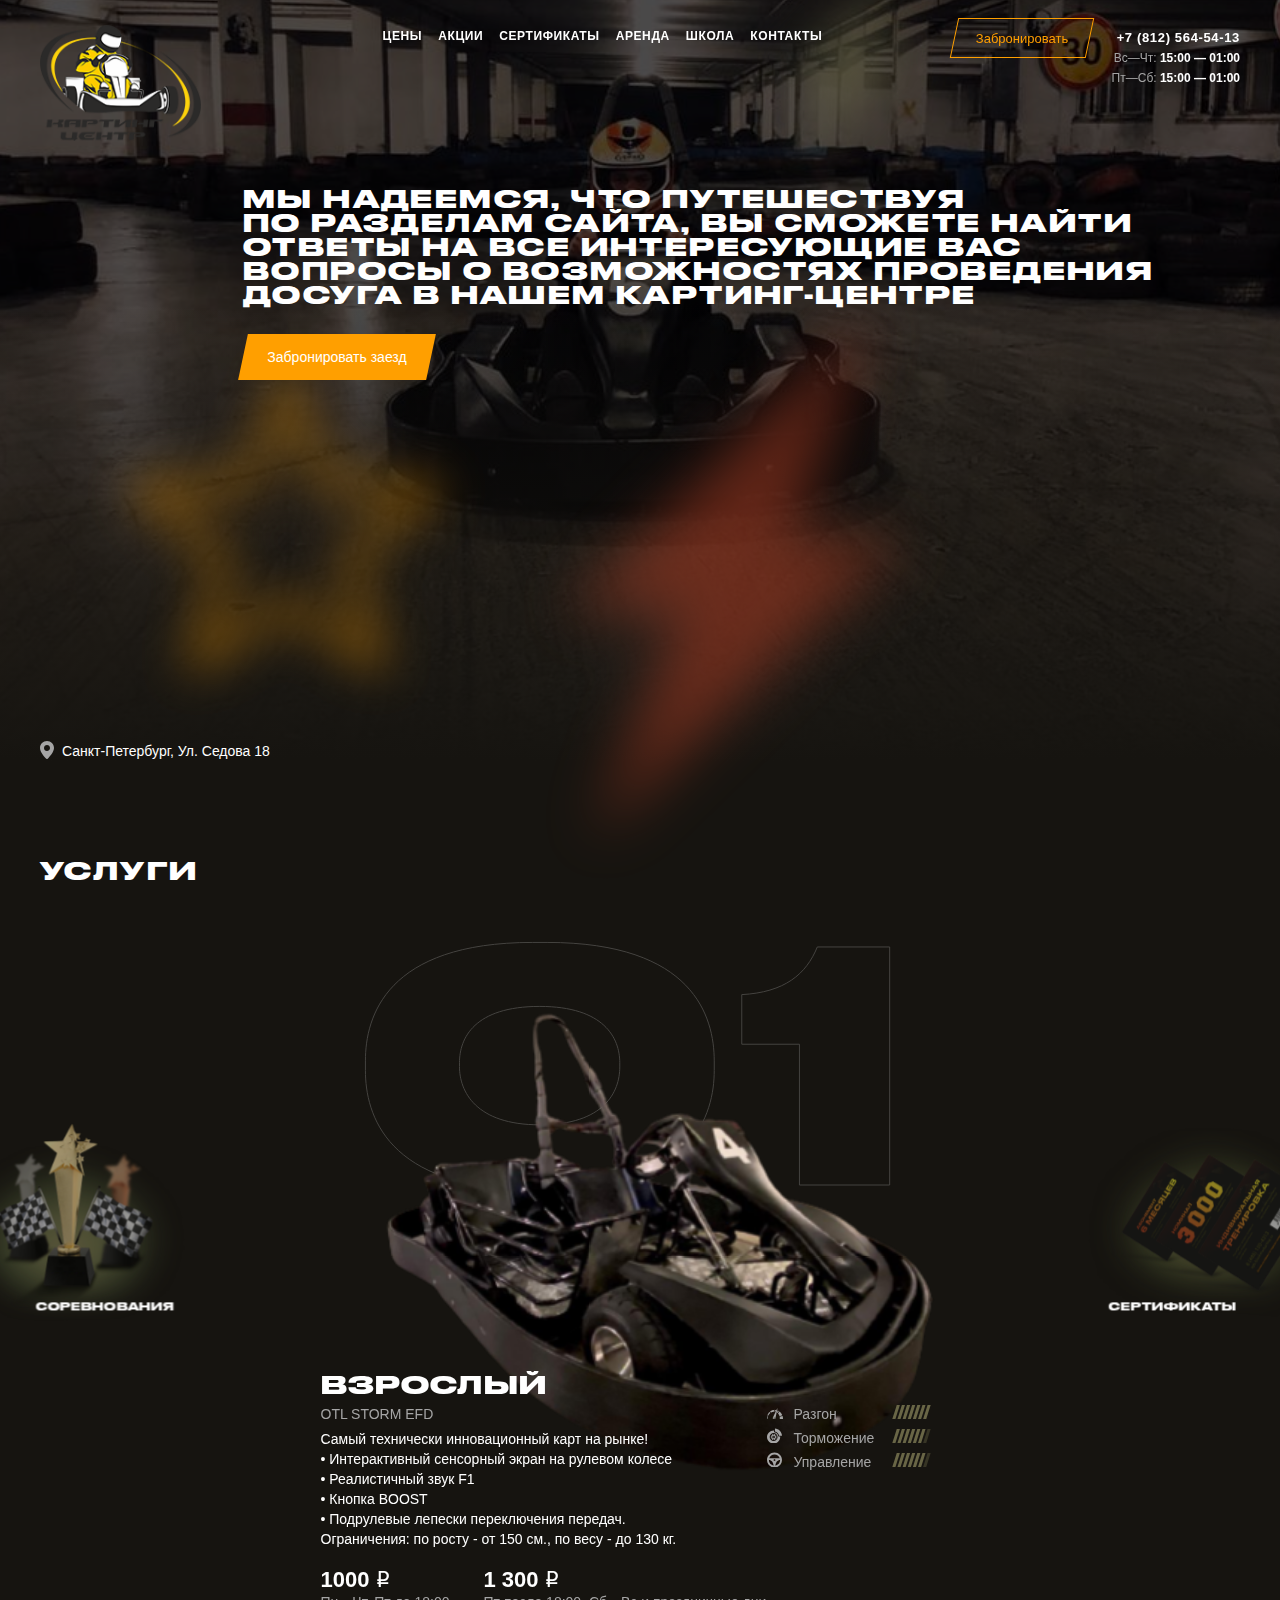
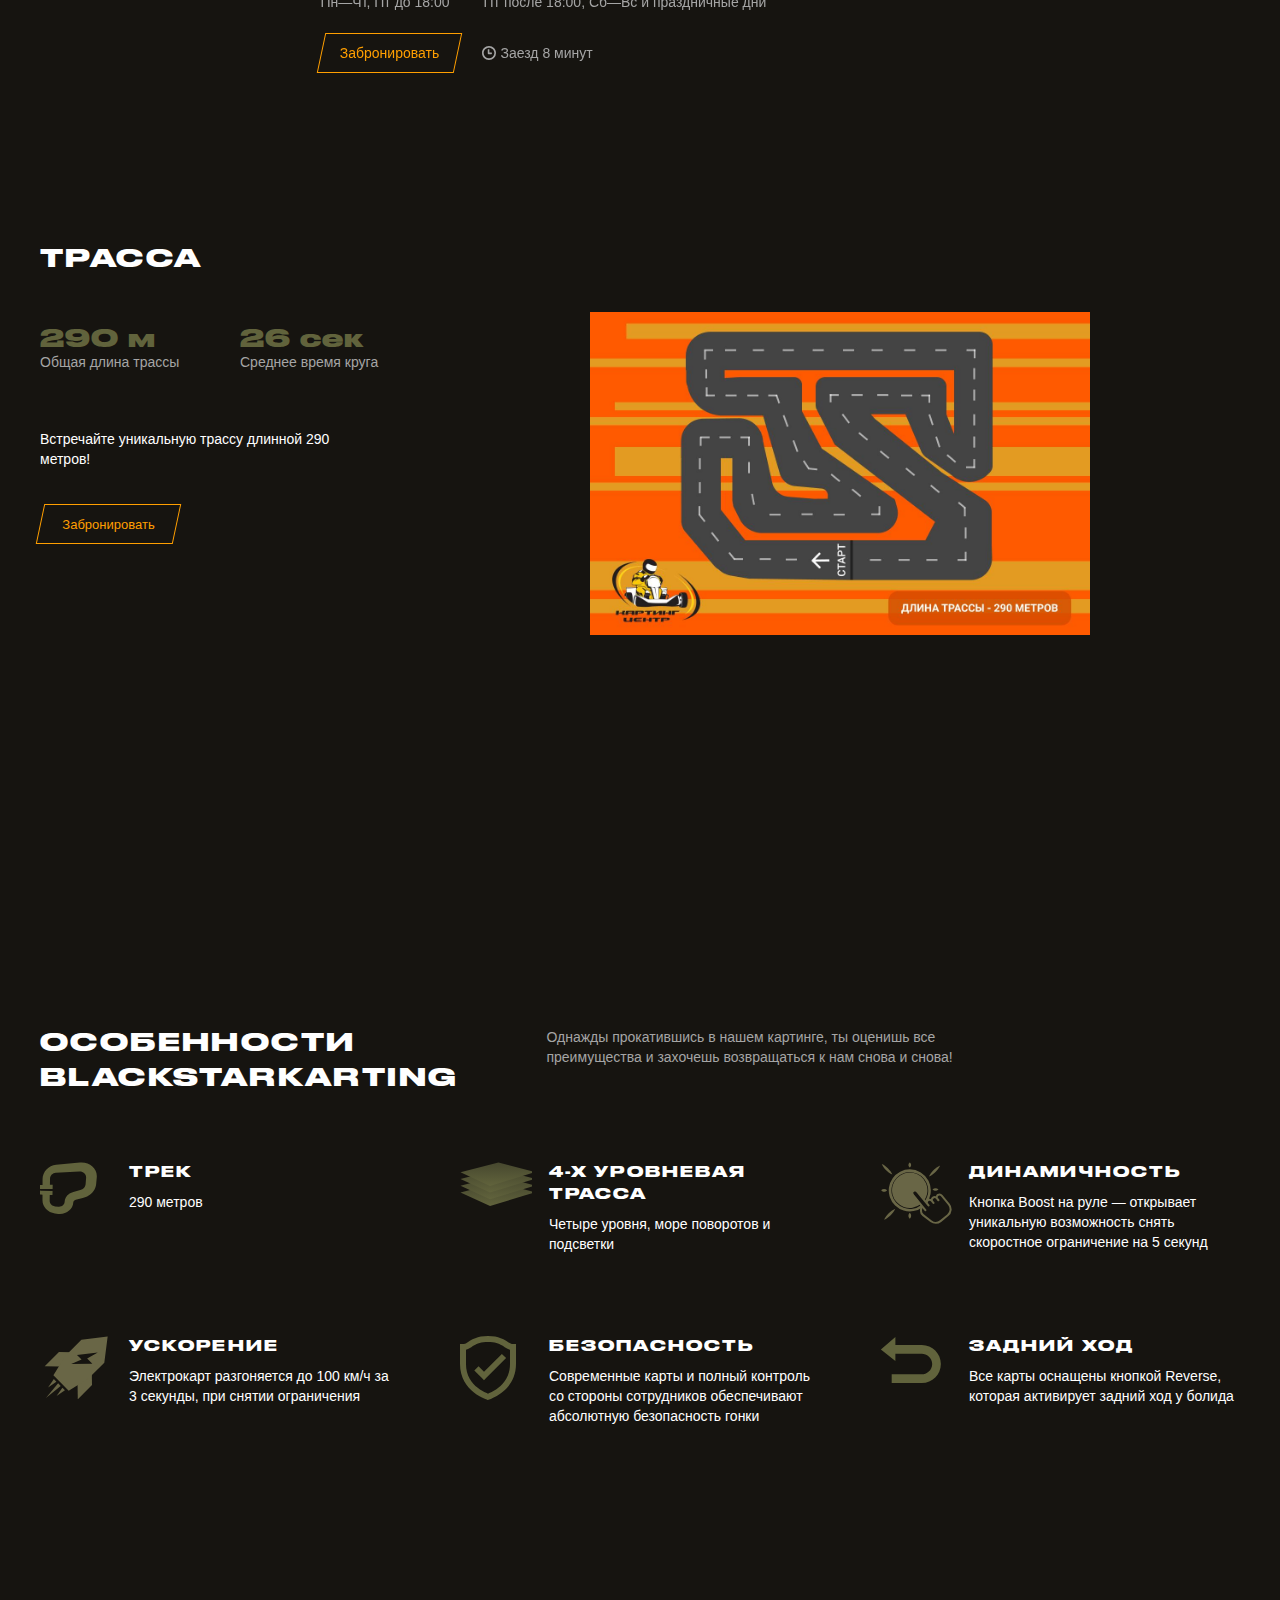
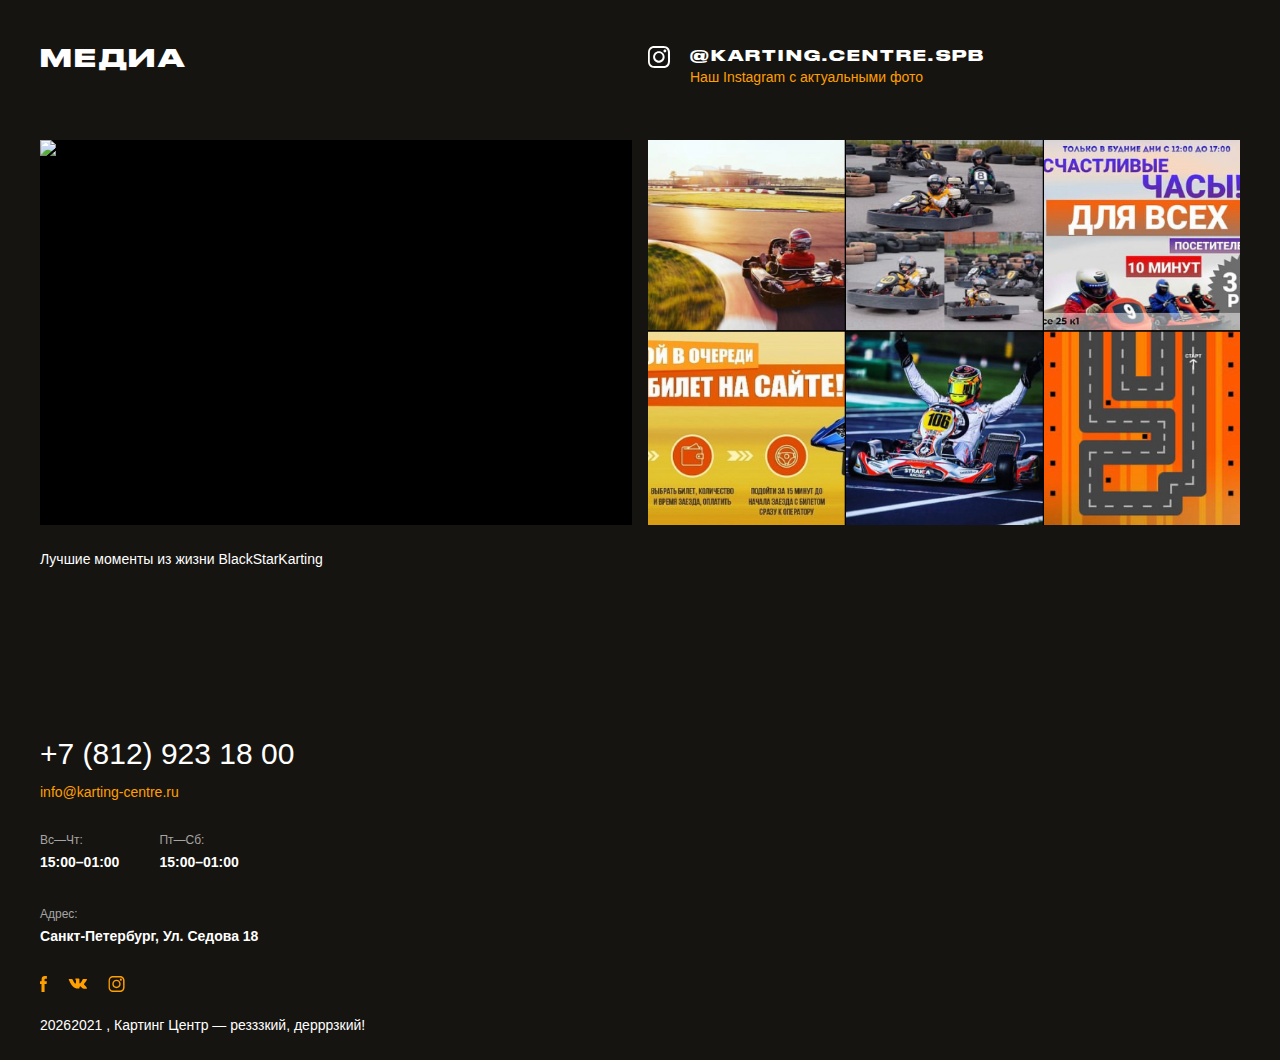
==== index.html @ ad9a7959 "default -> index" ====
<!DOCTYPE html>
<html lang="ru">
<head>
	<title>Black Star Karting - Санкт-Петербург</title>
	<base  />
	<meta charset="UTF-8" />
	<meta http-equiv="X-UA-Compatible" content="IE=edge" />
	<meta name="viewport" content="width=device-width, initial-scale=1.0" />
	<meta name="description" content="">
	<meta name="format-detection" content="telephone=no" />

	<link rel="apple-touch-icon" sizes="180x180" href="assets/app/spb-main/img/favicon/apple-touch-icon.png">
	<link rel="icon" type="image/png" sizes="32x32" href="assets/app/spb-main/img/favicon/favicon-32x32.png">
	<link rel="icon" type="image/png" sizes="16x16" href="assets/app/spb-main/img/favicon/favicon-16x16.png">
	<link rel="manifest" href="assets/app/spb-main/img/favicon/site.webmanifest">
	<link rel="mask-icon" href="assets/app/spb-main/img/favicon/safari-pinned-tab.svg" color="#00080D">
	<meta name="msapplication-TileColor" content="#000406">
	<meta name="theme-color" content="#ffffff">

	<link rel="stylesheet" href="assets/app/spb-main/css/fonts.css">
	<link rel="stylesheet" href="assets/app/spb-main/css/libs.min.css">
	<link rel="stylesheet" href="assets/app/spb-main/css/main.css">
	<link rel="stylesheet" media="(max-width: 1440px)" href="assets/app/spb-main/css/media-1440.css">	
	<link rel="stylesheet" media="(max-width: 1024px)" href="assets/app/spb-main/css/media-1024.css">	
	<link rel="stylesheet" media="(max-width: 768px)" href="assets/app/spb-main/css/media-768.css">	
	<link rel="stylesheet" media="(max-width: 414px)" href="assets/app/spb-main/css/media-414.css">

	<meta property="og:title" content="Black Star Karting | Санкт-Петербург"/>
	<meta property="og:description" content="Мы открылись! ТРК ПитерЛэнд, 3 этаж. Резззкий! Дерррзкий!"/>
	<meta property="og:image" content="/assets/app/spb-main/img/og-spb.jpg"/>
	<meta property="og:type" content="website"/>
	<meta property="og:url" content= "https://spb.blackstarkarting.ru/" />
</head>
<body>
	<div class="remodal" data-remodal-id="modal">
		<button data-remodal-action="close" class="remodal-close"></button>
		<div class="upper">
			<h6>Обратная связь</h6>
			<p>Оставьте контакты и мы с вами свяжемся:</p>
		</div>
		<form id="modal-form">
			<input type="hidden" name="project_name" value="Black Star Karting">
			<input type="hidden" name="admin_email" value="">
			<input type="hidden" name="form_subject" value="">
			<div class="form-group">
				<input name="name" type="text" id="modal-name">
				<label for="modal-name">Ваше имя</label>
			</div>
			<div class="form-group">
				<input name="phone" placeholder="+ 7" type="text" id="modal-phone">
				<label for="modal-phone">Номер телефона</label>
			</div>
			<div class="form-group">
				<input name="email" type="text" id="modal-email">
				<label for="modal-email">Email</label>		
			</div>		
			<div class="form-group">
				<input name="rules" type="checkbox" value="1" id="modal-rules">
				<label for="modal-rules">Согласен на обработку <a href="assets/app/doc/personal.pdf" target="_blank">персональных данных</a></label>
	  		</div>
			<button><p class="inner">Отправить</p></button>
		</form>
	</div>
	<div class="mobile-menu remodal" data-remodal-id="menu">
		<button data-remodal-action="close" class="remodal-close"></button>
		<a href="default.htm" class="menu-logo">
			<img src="assets/app/spb-main/img/mini-logo-spb.svg" alt="">
		</a>
		<ul class=""><li><a href="prices.html" >Цены</a></li><li><a href="promotion.html" >Акции</a></li><li><a href="certificates.html" >Сертификаты</a></li><li><a href="rent.html" >Аренда</a></li><li><a href="school.html" >Школа</a></li><li><a href="contacts.html" >Контакты</a></li></ul>
		<div class="phone-menu-add">
			<a href="../https@booking.blackstarkarting.ru/default.htm" class="y-button"><p class="inner">Забронировать</p></a>
			<div class="contacts">
				<a href="tel_3A+78125645413">+7 (812) 564-54-13</a>
				<p><span class="gray">Вс—Чт: </span>10:00 — 23:00</p>
<p><span class="gray">Пт—Сб: </span>10:00 — 23:00</p>
			</div>
		</div>
	</div>
	<div class="call-menu remodal" data-remodal-id="call">
		<button data-remodal-action="close" class="remodal-close"></button>
		<p class="upper">позвоните нам по телефону</p>
		<a href="tel_3A+78125645413">+7 (812) 564-54-13</a>
		<p class="lower">и мы расскажем вам, как оплатить и забрать сертификат или абонемент</p>
		<!--
<form action="pay/pay.php" method="post">
   <input name="sum" value="">
   <p><input type="submit"></p>
  </form>
  -->
	</div>

	<div class="remodal-bg">
		<header>
			<div class="container">
				<a href="default.htm" class="logo">
					<img src="assets/logo.png" alt="" id="main-logo">
<!--					<img src="assets/app/spb-main/img/mini-logo-spb.svg" alt="" id="scroll-logo">-->
<!--					<img src="assets/app/spb-main/img/white-logo.svg" alt="" id="white-logo">-->
				</a>
				<div class="menu">
					<ul class=""><li><a href="prices.html" >Цены</a></li><li><a href="promotion.html" >Акции</a></li><li><a href="certificates.html" >Сертификаты</a></li><li><a href="rent.html" >Аренда</a></li><li><a href="school.html" >Школа</a></li><li><a href="contacts.html" >Контакты</a></li></ul>
				</div>
				<div class="contacts">
					<a href="tel_3A+78125645413">+7 (812) 564-54-13</a>
					<p><span class="gray">Вс—Чт: </span>15:00 — 01:00</p>
<p><span class="gray">Пт—Сб: </span>15:00 — 01:00</p>
				</div>
				<div class="booking">
					<div class="wrapper">
						<a href="../https@booking.spb.blackstarkarting.ru/default.htm">Забронировать</a>
					</div>
				</div>
				<a href="#menu" class="phone-menu">
					<svg width="33" height="10" viewBox="0 0 33 10" fill="none" xmlns="http://www.w3.org/2000/svg">
						<rect width="33" height="2" fill="#FF9F00"></rect>
						<rect y="8" width="21.12" height="2" fill="#FF9F00"></rect>
					</svg>
				</a>
				<a href="tel_3A+78125645413" class="phone-tel">
					<svg width="22" height="22" viewBox="0 0 22 22" fill="none" xmlns="http://www.w3.org/2000/svg">
					<path d="M5.96634 10.1306L7.45626 8.63135C7.9529 8.13161 8.07703 7.25706 7.58039 6.75732L4.97309 4.13368C4.35229 3.63394 3.60734 3.75887 3.1107 4.38355L2.98657 4.50848L1.49665 6.63239C1.00002 7.382 0.875871 8.25654 1.12419 9.00615C2.11746 11.7547 3.73147 14.2534 5.71801 16.2524C7.70455 18.3763 10.1878 20.0005 12.9193 20.875C13.6642 21.1249 14.5333 20.9999 15.2783 20.5002L17.389 19.001C18.0098 18.6262 18.2581 17.7516 17.8856 17.1269L17.7614 17.002L15.1541 14.3784C14.6575 13.8786 13.7884 14.0036 13.2918 14.5033L11.8018 16.0025C11.5535 16.2524 11.3052 16.2524 11.181 16.1275C10.1878 15.2529 9.19451 14.3784 8.32539 13.5038C7.45628 12.6293 6.58712 11.6298 5.71801 10.6303C5.84217 10.5054 5.84218 10.3804 5.96634 10.1306Z" stroke="#FF9F00" stroke-width="2" stroke-miterlimit="10" stroke-linejoin="round"/>
					<path d="M20.9896 10.5055C21.1137 8.00683 20.1204 5.50812 18.3822 3.75903C16.644 1.885 14.1608 0.885523 11.5535 1.01046" stroke="#FF9F00" stroke-width="2" stroke-miterlimit="10" stroke-linejoin="round"/>
					<path d="M17.513 11.2549C17.8855 9.38091 17.3889 7.50688 16.0232 6.25753C14.6574 4.88324 12.795 4.25856 10.9326 4.63336" stroke="#FF9F00" stroke-width="2" stroke-miterlimit="10" stroke-linejoin="round"/>
					</svg>
				</a>
			</div>
		</header>
		<div id="title">
			<img src="assets/app/spb-main/img/dec/dec-1.svg" alt="" class="dec d-1" data-stellar-ratio="1.3">
			<img src="assets/app/spb-main/img/dec/dec-2.svg" alt="" class="dec d-2" data-stellar-ratio="1.5">
			<img src="assets/app/spb-main/img/dec/dec-3.svg" alt="" class="dec d-3" data-stellar-ratio="1.2">
			<div class="wrapper">
				<div class="mask" style="background-color: rgba(0,0,0,.7);"></div>
				<!-- <img src="assets/app/spb-main/img/main-bg_400,6x.jpg" alt="Black Star Karting" class="back"> -->
				<img src="assets/back.jpeg" alt="Black Star Karting" class="back">
				<div class="container">
					<div class="title">
						<h2>Мы надеемся, что путешествуя <br> по разделам сайта, вы сможете найти ответы на все интересующие вас вопросы о возможностях проведения досуга в нашем Картинг-Центре</h2>
						<!-- <p>В пространство скорости, где слово «адреналин» обретает особый смысл и ощущения от быстрой езды сравнимы с американскими горками</p> -->
						<div class="button-container">
							<a href="../https@booking.spb.blackstarkarting.ru/default.htm" class="button">Забронировать заезд</a>
						</div>
					</div>
				</div>
				<div class="lower">
					<div class="container">
						<p>Санкт-Петербург, Ул. Седова 18</p>
					</div>
				</div>
			</div>
		</div>
		<section id="services">
			<img src="/assets/app/spb-main/img/dec/dec-4.svg" alt="" class="dec d-1" data-stellar-ratio="1.5">
			<div class="container">
				<h2>Услуги</h2>

				<div class="main-slider">
					<div class="swiper-wrapper">
						<div class="swiper-slide kart-slide">
							<div class="img-container">
								<p>01</p>
								<!--<div class="bg">-->
								<!--	<img src="/assets/app/spb-main/img/dec/kart-bg.png" alt="">-->
								<!--</div>-->
																<!-- <img src="assets/app/spb-main/img/1_storm.png" class="kart-img" alt="Взрослый"> -->
																<img src="assets/kart.png" class="kart-img" alt="Взрослый">
							</div>
							<div class="text-container">
								<div class="row justify-content-center">
									<div class="col col-md-5 col-xl-6 left">
										<h3>Взрослый</h3>
										<h4>OTL STORM EFD</h4>
										<p>Самый технически инновационный карт на рынке!</p>
<p><span>• Интерактивный сенсорный экран на рулевом колесе</span></p>
<p><span>• Реалистичный звук F1</span></p>
<p><span>• Кнопка BOOST</span></p>
<p><span>• Подрулевые лепески переключения передач.</span></p>
<p>Ограничения: по росту - от 150 см., по весу - до 130 кг.</p>
										<div class="lower">
											<div class="price-item">
<ul>
<li>1000 <span class="ruble">p</span></li>
<li>Пн—Чт, Пт до 18:00</li>
</ul>
</div>
<div class="price-item">
<ul>
<li>1 300 <span class="ruble">p</span></li>
<li>Пт после 18:00, Сб—Вс и праздничные дни</li>
</ul>
</div>
										</div>
										<div class="bottom">
											<div class="button-container">
												<a href="https://booking.spb.blackstarkarting.ru/" class="button">Забронировать</a>
											</div>
											<p class="time">Заезд 8 минут</p>
										</div>
									</div>
									<div class="col col-md-4 col-lg-3 right">
										<table>
											<tr>
												<td>Разгон</td>
												<td>
													<img src="assets/app/spb-main/img/icons/0.svg" alt="">
												</td>
											</tr>
											<tr>
												<td>Торможение</td>
												<td>
													<img src="assets/app/spb-main/img/icons/1.svg" alt="">
												</td>
											</tr>
											<tr>
												<td>Управление</td>
												<td>
													<img src="assets/app/spb-main/img/icons/1.svg" alt="">
												</td>
											</tr>
										</table>
									</div>
								</div>
							</div>
						</div>
						<div class="swiper-slide other-slide certificate-slide">
							<div class="img-container">
								<!--<div class="bg">-->
								<!--	<img src="/assets/app/spb-main/img/dec/dec-lighting-blue-1.png" alt="">-->
								<!--</div>-->
																<img src="assets/app/spb-main/img/uslugi_1.png" class="kart-img" alt="Сертификаты">
							</div>
							<div class="text-container">
								<div class="row justify-content-center">
									<div class="col col-md-7 left">
										<h3>Сертификаты</h3>
										<p>Номиналы подарочных сертификатов: <br /> 1500₽, 3000₽, 5000₽, 15000₽ и 20000₽. Абонементы на 3,6 и 12 месяцев. Сертификаты на индивидуальную тренировку.</p>
							<div class="button-container">
											<!-- <a href="#call" class="button desktop">Купить сертификат</a>
											<a href="tel:+78125645413" class="button mobile">Купить сертификат</a> -->
											<a href="certificates.html" class="button desktop">Выбрать сертификат</a>
											<a href="certificates.html" class="button mobile">Выбрать сертификат</a>
										</div>
									</div>
								</div>
							</div>
						</div>
						<div class="swiper-slide other-slide rent-slide">
							<div class="img-container">
								<!--<div class="bg">-->
								<!--	<img src="/assets/app/spb-main/img/dec/rent-bg-blue.png" alt="">-->
								<!--</div>-->
																<img src="assets/app/spb-main/img/uslugi_2.png" class="kart-img" alt="Аренда">
							</div>
							<div class="text-container">
								<div class="row justify-content-center">
									<div class="col col-md-7 left">
										<h3>Аренда</h3>
										<p>Дух соперничества, адреналина и воли к победе – сплотит Ваш коллектив и поднимет командный дух. Для полного погружения в атмосферу гонок, профессиональный комментатор — ярко и подробно передаст происходящее на трассе.</p>
										<div class="button-container">
											<a href="rent.html#rent-request" class="button">Арендовать</a>
										</div>
									</div>
								</div>
							</div>
						</div>
						<div class="swiper-slide other-slide school-slide">
							<div class="img-container">
								<!--<div class="bg">-->
								<!--	<img src="/assets/app/spb-main/img/dec/school-bg-white.png" alt="">-->
								<!--</div>-->
																<img src="assets/app/spb-main/img/uslugi_3.png" class="kart-img" alt="Школа">
							</div>
							<div class="text-container">
								<div class="row justify-content-center">
									<div class="col col-md-7 left">
										<h3>Школа</h3>
										<p>Если ваш ребёнок или вы хотите научиться управлять картом на уровне мастера спорта, участвовать в серьёзных соревнованиях, да и просто получать удовольствие от профессиональной езды по трассе, вам точно подходит наша школа картинга.</p>
										<div class="button-container">
											<a href="school.html#school-anchor" class="button">Записаться</a>
										</div>
									</div>
								</div>
							</div>
						</div>
						<div class="swiper-slide other-slide competition-slide">
							<div class="img-container">
								<!--<div class="bg">-->
								<!--	<img src="/assets/app/spb-main/img/dec/school-bg-white.png" alt="">-->
								<!--</div>-->
																<img src="assets/app/spb-main/img/uslugi_4.png" class="kart-img" alt="Соревнования">
							</div>
							<div class="text-container">
								<div class="row justify-content-center">
									<div class="col col-md-7 left">
										<h3>Соревнования</h3>
										<p>Победитель получит все о чем может мечтать, о проигравшем никто не вспомнит. <br />Только честная борьба, только отточенный навык поможет тебе победить.</p>
										<div class="button-container">
											<a href="competition/" class="button">Участвовать</a>
										</div>
									</div>
								</div>
							</div>
						</div>
					</div>
					<div class="prev">
						<svg xmlns="http://www.w3.org/2000/svg" viewBox="0 0 47.42 89"><defs><style>.cls-1{fill:none;stroke:#fff;stroke-miterlimit:10;stroke-width:4px;}</style></defs><polyline class="cls-1" points="45.9 87.63 2.83 44.55 45.9 1.48"/></svg>
					</div>
					<div class="next">
						<svg xmlns="http://www.w3.org/2000/svg" viewBox="0 0 47.42 89"><defs><style>.cls-1{fill:none;stroke:#fff;stroke-miterlimit:10;stroke-width:4px;}</style></defs><polyline class="cls-1" points="1.51 1.43 44.58 44.5 1.51 87.57"/></svg>
					</div>
				</div>
			</div>
		</section>
		<section id="track">
			<img src="assets/app/spb-main/img/dec/dec-5.svg" alt="" class="dec d-1" data-stellar-ratio="1.3">
			<div class="container">
				<div class="wrapper">
					<h2>Трасса</h2>
					<div class="map">
						<!-- <img src="assets/app/spb-main/img/track-map-spb.png" alt="Трасса" class="map-img"> -->
						<img src="assets/map1.jpeg" alt="Трасса" class="map-img" style="width:500px;margin-left: 400px;">
						<img src="assets/app/spb-main/img/tunnel.svg" alt="" class="tunnel marker full">
						<img src="assets/app/spb-main/img/tunnel-min.svg" alt="" class="tunnel marker min">
						<img src="assets/app/spb-main/img/bridge.svg" alt="" class="bridge marker">
						<img src="assets/app/spb-main/img/benking.svg" alt="" class="benking marker">
					</div>
					<div class="info">
						<div class="upper">
							<div class="left">
								<p>290 м</p>
								<p>Общая длина трассы</p>
							</div>
							<div class="right">
								<p>26 сек</p>
								<p>Среднее время круга</p>
							</div>
						</div>
						<div class="lower">
							<p>Встречайте уникальную  трассу длинной 290 метров!</p>
							<div class="button-container">
								<a href="../https@booking.spb.blackstarkarting.ru/default.htm" class="button">Забронировать</a>
							</div>
						</div>
					</div>
					<!-- display none -->
					<div class="regalia" style="display: none">
						<p>Первая 4-х уровневая инновационная трасса для картинга в России</p>
					</div>
				</div>
			</div>
		</section>
		<section id="features">
			<img src="assets/app/spb-main/img/dec/dec-6.svg" alt="" class="dec d-1" data-stellar-ratio="1.4">
			<img src="assets/app/spb-main/img/dec/dec-7.svg" alt="" class="dec d-2" data-stellar-ratio="1.2">
			<div class="container">
				<div class="title">
					<h2>Особенности <br> <span class="inline">Blackstar</span>karting</h2>
					<p>Однажды прокатившись в нашем картинге, ты оценишь все преимущества и захочешь возвращаться к нам снова и снова!</p>
				</div>
				<div class="row">
										<div class="col col-12 col-md-6 col-lg-4">
						<div class="item">
							<div class="img-container">
								<img src="assets/app/spb-main/img/icons/features-1.svg" alt="Трек">
							</div>
							<div class="text-container">
								<h5>Трек</h5>
								<p>290 метров</p>
							</div>
						</div>
					</div>					<div class="col col-12 col-md-6 col-lg-4">
						<div class="item">
							<div class="img-container">
								<img src="assets/app/spb-main/img/icons/features-2.svg" alt="4-х уровневая трасса">
							</div>
							<div class="text-container">
								<h5>4-х уровневая трасса</h5>
								<p>Четыре уровня, море поворотов и подсветки</p>
							</div>
						</div>
					</div>					<div class="col col-12 col-md-6 col-lg-4">
						<div class="item">
							<div class="img-container">
								<img src="assets/app/spb-main/img/icon4.svg" alt="Динамичность">
							</div>
							<div class="text-container">
								<h5>Динамичность</h5>
								<p>Кнопка Boost на руле — открывает уникальную возможность снять скоростное ограничение на 5 секунд</p>
							</div>
						</div>
					</div>					<div class="col col-12 col-md-6 col-lg-4">
						<div class="item">
							<div class="img-container">
								<img src="assets/app/spb-main/img/icon3.svg" alt="ускорение">
							</div>
							<div class="text-container">
								<h5>ускорение</h5>
								<p>Электрокарт разгоняется до 100 км/ч
за 3 секунды, при снятии ограничения</p>
							</div>
						</div>
					</div>					<div class="col col-12 col-md-6 col-lg-4">
						<div class="item">
							<div class="img-container">
								<img src="assets/app/spb-main/img/icons/features-5.svg" alt="Безопасность">
							</div>
							<div class="text-container">
								<h5>Безопасность</h5>
								<p>Современные карты и полный контроль со стороны сотрудников обеспечивают абсолютную безопасность гонки</p>
							</div>
						</div>
					</div>					<div class="col col-12 col-md-6 col-lg-4">
						<div class="item">
							<div class="img-container">
								<img src="assets/app/spb-main/img/icons/features-6.svg" alt="Задний ход">
							</div>
							<div class="text-container">
								<h5>Задний ход</h5>
								<p>Все карты оснащены кнопкой Reverse, которая активирует задний ход у болида</p>
							</div>
						</div>
					</div>
				</div>
			</div>
		</section>
		<section id="media">
			<img src="assets/app/spb-main/img/dec/dec-8.svg" alt="" class="dec d-1" data-stellar-ratio="1.4">
			<img src="assets/app/spb-main/img/dec/dec-9.svg" alt="" class="dec d-2" data-stellar-ratio="1.2">
			<div class="container">
				<h2>Медиа</h2>
				<div class="row">
					<div class="col col-12 col-lg-6">
						<div class="video">
							<div class="youtube" id="LOBFm_8b2pk"></div>
						</div>
						<div class="lower">
							<p>Лучшие моменты из жизни BlackStarKarting</p>
							<a href="#" class="info-link">Больше фото и видео</a>
						</div>
					</div>
					<div class="col col-12 col-lg-6">
						<a href="https://www.instagram.com/karting.centre.spb/" target="_blank" class="instagram-title">
							<svg width="22" height="22" viewBox="0 0 22 22" fill="none" xmlns="http://www.w3.org/2000/svg">
							<path d="M16.884 6.3955C17.6611 6.3955 18.291 5.7656 18.291 4.98855C18.291 4.2115 17.6611 3.58153 16.884 3.58153C16.107 3.58153 15.4771 4.2115 15.4771 4.98855C15.4771 5.7656 16.107 6.3955 16.884 6.3955Z" fill="white"/>
							<path d="M22 6.39535C22 5.5 21.8721 4.60468 21.4884 3.70933C21.2326 2.94189 20.7209 2.30236 20.2093 1.79073C19.6977 1.2791 18.9302 0.767473 18.2907 0.511659C17.3954 0.255845 16.5 0 15.6046 0H6.39535C5.5 0 4.60464 0.127938 3.70929 0.511659C2.94185 0.767473 2.30232 1.2791 1.79069 1.79073C1.27906 2.30236 0.767444 3.0698 0.51163 3.70933C0.255816 4.60468 0 5.5 0 6.39535V15.6047C0 16.5 0.127909 17.3953 0.51163 18.2907C1.02326 19.8256 2.30232 20.9767 3.70929 21.4884C4.60464 21.7442 5.5 22 6.39535 22H15.6046C16.5 22 17.3954 21.8721 18.2907 21.4884C19.8256 20.9767 20.9767 19.6977 21.4884 18.2907C21.7442 17.3953 22 16.5 22 15.6047V6.39535ZM19.9535 15.4767C19.9535 16.2442 19.8256 16.8837 19.5698 17.5233C19.4419 18.0349 19.1861 18.4186 18.6744 18.8023C18.2907 19.1861 17.907 19.4419 17.3954 19.6977C16.7558 19.9535 15.9884 20.0814 15.3488 20.0814H6.39535C5.62791 20.0814 4.98836 19.9535 4.34883 19.6977C3.8372 19.5698 3.45348 19.314 3.06976 18.8023C2.68604 18.4186 2.43023 18.0349 2.17441 17.5233C1.9186 16.8837 1.79069 16.1162 1.79069 15.4767V6.52322C1.79069 5.75578 1.9186 5.11628 2.17441 4.47674C2.30232 3.96512 2.55813 3.5814 3.06976 3.19767C3.45348 2.81395 3.8372 2.55812 4.34883 2.30231C4.98836 2.0465 5.75581 1.9186 6.39535 1.9186H15.3488C16.1163 1.9186 16.7558 2.0465 17.3954 2.30231C17.907 2.43022 18.2907 2.68605 18.6744 3.19767C19.0581 3.5814 19.314 3.96512 19.5698 4.47674C19.8256 5.11628 19.9535 5.88369 19.9535 6.52322V11C20.0814 12.5349 20.0814 13.9418 19.9535 15.4767Z" fill="white"/>
							<path d="M10.872 5.24405C7.80226 5.24405 5.11621 7.67431 5.11621 10.872V10.9999C5.11621 14.1975 7.67435 16.7557 10.872 16.7557C14.0697 16.7557 16.6278 14.1975 16.6278 10.9999C16.6278 7.80219 14.0697 5.24405 10.872 5.24405C10.9999 5.24405 10.872 5.24405 10.872 5.24405ZM10.872 14.7092C8.82551 14.7092 7.03482 13.0464 7.03482 10.872C7.03482 8.82548 8.69761 7.03478 10.872 7.03478C12.9185 7.03478 14.7092 8.69757 14.7092 10.872C14.7092 13.0464 12.9185 14.7092 10.872 14.7092Z" fill="white"/>
							</svg>
							<div class="text-container">
								<h6>@karting.centre.spb</h6>
								<p>Наш Instagram с актуальными фото</p>
							</div>
						</a>
						<div class="instagram">
							<div class="elfsight-app-a34d8860-4c95-46fa-a4f9-6457f7ae3260"></div>
						</div>
						<a href="https://www.instagram.com/karting.centre.spb/" target="_blank" class="instagram-photo">
							<div class="img-container">
								<img src="assets/inst.jpg" alt="" class="absolute-center">
							</div>
						</a>
					</div>
				</div>
			</div>
		</section>
		<footer>
			<div class="map-wrapper">
				<div class="top-mask"></div>
				<div class="left-mask"></div>
				<!--<div id="map"></div>-->
			</div>
			<div class="container">
				<div class="contacts">
					<div class="row">
						<div class="col col-12 col-md-5 col-lg-8">
							<a href="tel_3A+78129231800" class="phone">+7 (812) 923 18 00</a>
							<a href="mailto:info@karting-centre.ru" class="email">info@karting-centre.ru</a>
							<div class="time-block">
<p class="day">Вс—Чт:</p>
<p class="time">15:00–01:00</p>
</div>
<div class="time-block">
<p class="day">Пт—Сб:</p>
<p class="time">15:00–01:00</p>
</div>
						</div>
					</div>
					<div class="address-block">
						<p class="name">Адрес:</p>
						<p class="address">Санкт-Петербург, Ул. Седова 18</p>
						<a href="#">Как добраться?</a>
					</div>
					<div class="social">
						<a href="http://www.facebook.com/KartingCentreSPb" target="_blank">
							<svg width="7" height="16" viewBox="0 0 7 16" fill="none" xmlns="https://www.w3.org/2000/svg">
								<path d="M4.57143 5.20002V3.8C4.57143 3.1 4.65934 2.70002 5.62637 2.70002H6.85714V1.2207e-05H4.83517C2.37363 1.2207e-05 1.58242 1.29999 1.58242 3.59999V5.3H0V8.00001H1.49451V16H4.57143V8.00001H6.59341L6.85714 5.20002H4.57143Z" fill="white"/>
							</svg>
						</a>
						<a href="http://vk.com/kartingcentre" target="_blank">
							<svg width="19" height="11" viewBox="0 0 19 11" fill="none" xmlns="https://www.w3.org/2000/svg">
								<path d="M9.70356 10.6244H10.7959C10.7959 10.6244 11.1601 10.6244 11.2511 10.4445C11.3421 10.3546 11.4331 10.1747 11.4331 9.99487C11.4331 9.99487 11.4331 8.556 12.0704 8.37614C12.7076 8.19628 13.6179 9.81503 14.5282 10.3546C14.8923 10.6244 15.2564 10.7143 15.7116 10.7143H18.1694C18.1694 10.7143 19.4438 10.6244 18.8066 9.63512C18.2604 8.82576 17.7143 8.19626 16.986 7.56675C15.4385 6.12787 15.6206 6.39766 17.5322 3.96956C18.6246 2.53069 19.0797 1.63141 18.9887 1.18176C18.8977 0.822042 18.0784 0.911983 18.0784 0.911983H15.3475C15.2564 0.911983 15.0744 0.911961 14.9833 1.00189C14.8923 1.09182 14.8013 1.18174 14.7102 1.27167C14.4372 1.99111 14.073 2.71053 13.7089 3.34004C12.5255 5.40843 11.9793 5.4984 11.7973 5.40847C11.3421 5.13868 11.4331 4.23938 11.4331 3.60988C11.4331 1.63142 11.7062 0.822031 10.7959 0.552242C10.3408 0.462313 9.97664 0.462334 9.52149 0.462334C8.79325 0.372405 7.97397 0.462323 7.24573 0.732113C6.97263 0.911972 6.69955 1.18174 6.88161 1.27167C7.1547 1.27167 7.51882 1.45155 7.70088 1.63141C7.88294 1.99113 7.97399 2.44074 7.97399 2.89039C7.97399 2.89039 8.15605 5.22859 7.60987 5.49838C7.24575 5.67824 6.69955 5.31853 5.60719 3.43001C5.061 2.44078 4.60585 1.45154 4.60585 1.45154C4.51482 1.36161 4.51483 1.27169 4.4238 1.18176C4.24174 1.09183 4.15071 1.09182 3.96865 1.00189H1.32874C1.14668 1.00189 0.96464 1.09183 0.782578 1.18176C0.691548 1.36162 0.691548 1.45155 0.782578 1.63141C0.782578 1.63141 2.78524 6.30772 5.15203 8.73583C6.33543 9.90491 7.97398 10.5345 9.70356 10.6244Z" fill="white"/>
							</svg>
						</a>
						<a href="https://www.instagram.com/karting.centre.spb/" target="_blank">
							<svg width="17" height="16" viewBox="0 0 17 16" fill="none" xmlns="https://www.w3.org/2000/svg">
								<path d="M12.8506 4.65137C13.4158 4.65137 13.8739 4.19327 13.8739 3.62814C13.8739 3.06301 13.4158 2.60485 12.8506 2.60485C12.2855 2.60485 11.8274 3.06301 11.8274 3.62814C11.8274 4.19327 12.2855 4.65137 12.8506 4.65137Z" fill="white"/>
								<path d="M16.5715 4.65116C16.5715 4 16.4785 3.34886 16.1994 2.6977C16.0133 2.13956 15.6412 1.67444 15.2691 1.30235C14.8971 0.930255 14.3389 0.558162 13.8738 0.372116C13.2226 0.186069 12.5715 0 11.9203 0H5.22263C4.57147 0 3.9203 0.0930459 3.26914 0.372116C2.711 0.558162 2.24589 0.930255 1.87379 1.30235C1.5017 1.67444 1.12961 2.23258 0.943567 2.6977C0.75752 3.34886 0.571472 4 0.571472 4.65116V11.3488C0.571472 12 0.664497 12.6512 0.943567 13.3023C1.31566 14.4186 2.24589 15.2558 3.26914 15.6279C3.9203 15.8139 4.57147 16 5.22263 16H11.9203C12.5715 16 13.2226 15.907 13.8738 15.6279C14.9901 15.2558 15.8273 14.3256 16.1994 13.3023C16.3854 12.6512 16.5715 12 16.5715 11.3488V4.65116ZM15.0831 11.2558C15.0831 11.8139 14.9901 12.2791 14.804 12.7442C14.711 13.1163 14.525 13.3954 14.1529 13.6744C13.8738 13.9535 13.5947 14.1396 13.2226 14.3256C12.7575 14.5117 12.1994 14.6047 11.7343 14.6047H5.22263C4.6645 14.6047 4.19937 14.5117 3.73426 14.3256C3.36216 14.2326 3.08309 14.0465 2.80402 13.6744C2.52495 13.3954 2.33891 13.1163 2.15286 12.7442C1.96682 12.2791 1.87379 11.7209 1.87379 11.2558V4.74416C1.87379 4.18602 1.96682 3.72093 2.15286 3.25581C2.24589 2.88372 2.43193 2.60465 2.80402 2.32558C3.08309 2.04651 3.36216 1.86045 3.73426 1.67441C4.19937 1.48836 4.75752 1.39535 5.22263 1.39535H11.7343C12.2924 1.39535 12.7575 1.48836 13.2226 1.67441C13.5947 1.76743 13.8738 1.95349 14.1529 2.32558C14.4319 2.60465 14.618 2.88372 14.804 3.25581C14.9901 3.72093 15.0831 4.27905 15.0831 4.74416V7.99998C15.1761 9.11626 15.1761 10.1395 15.0831 11.2558Z" fill="white"/>
								<path d="M8.47828 3.81394C6.24572 3.81394 4.29224 5.58141 4.29224 7.90699V7.99999C4.29224 10.3256 6.1527 12.186 8.47828 12.186C10.8039 12.186 12.6643 10.3256 12.6643 7.99999C12.6643 5.67441 10.8039 3.81394 8.47828 3.81394C8.57131 3.81394 8.47828 3.81394 8.47828 3.81394ZM8.47828 10.6977C6.98991 10.6977 5.68759 9.48838 5.68759 7.90699C5.68759 6.41862 6.89689 5.11629 8.47828 5.11629C9.96666 5.11629 11.269 6.32559 11.269 7.90699C11.269 9.48838 9.96666 10.6977 8.47828 10.6977Z" fill="white"/>
							</svg>
						</a>
					</div>
					<p class="copyright"><span class="current-year"></span>2021 , Картинг Центр — резззкий, дерррзкий!</p>
				</div>
			</div>
		</footer>
	</div>

	<script src="assets/app/spb-main/js/libs.min.js"></script>
	<script src="assets/app/spb-main/js/common.js"></script>
</body>
</html>
---- assets/app/spb-main/css/fonts.css ----
/*@import url("../../../../../https@fonts.googleapis.com/css@family=Roboto_3A400,500i,700,900&subset=cyrillic");*/

@font-face {
    font-family: 'ALSRubl';
    src: url("../fonts/ALSRubl.eot");
    src: url("../fonts/ALSRubl.eot@#iefix") format("embedded-opentype"), url("../fonts/ALSRubl.woff") format("woff"), url("../fonts/ALSRubl.ttf") format("truetype");
    font-weight: normal;
    font-style: normal;
}

@font-face {
    font-family: 'DrukWideBold';
    src: url("../fonts/DrukWideCy-Bold.eot");
    src: url("../fonts/DrukWideCy-Bold.eot@#iefix") format("embedded-opentype"), url("../fonts/DrukWideCy-Bold.woff") format("woff"), url("../fonts/DrukWideCy-Bold.ttf") format("truetype");
    font-weight: normal;
    font-style: normal;
}

@font-face {
    font-family: 'DrukWideMedium';
    src: url("../fonts/DrukWideCy-Medium.eot");
    src: url("../fonts/DrukWideCy-Medium.eot@#iefix") format("embedded-opentype"), url("../fonts/DrukWideCy-Medium.woff") format("woff"), url("../fonts/DrukWideCy-Medium.ttf") format("truetype");
    font-weight: normal;
    font-style: normal;
}
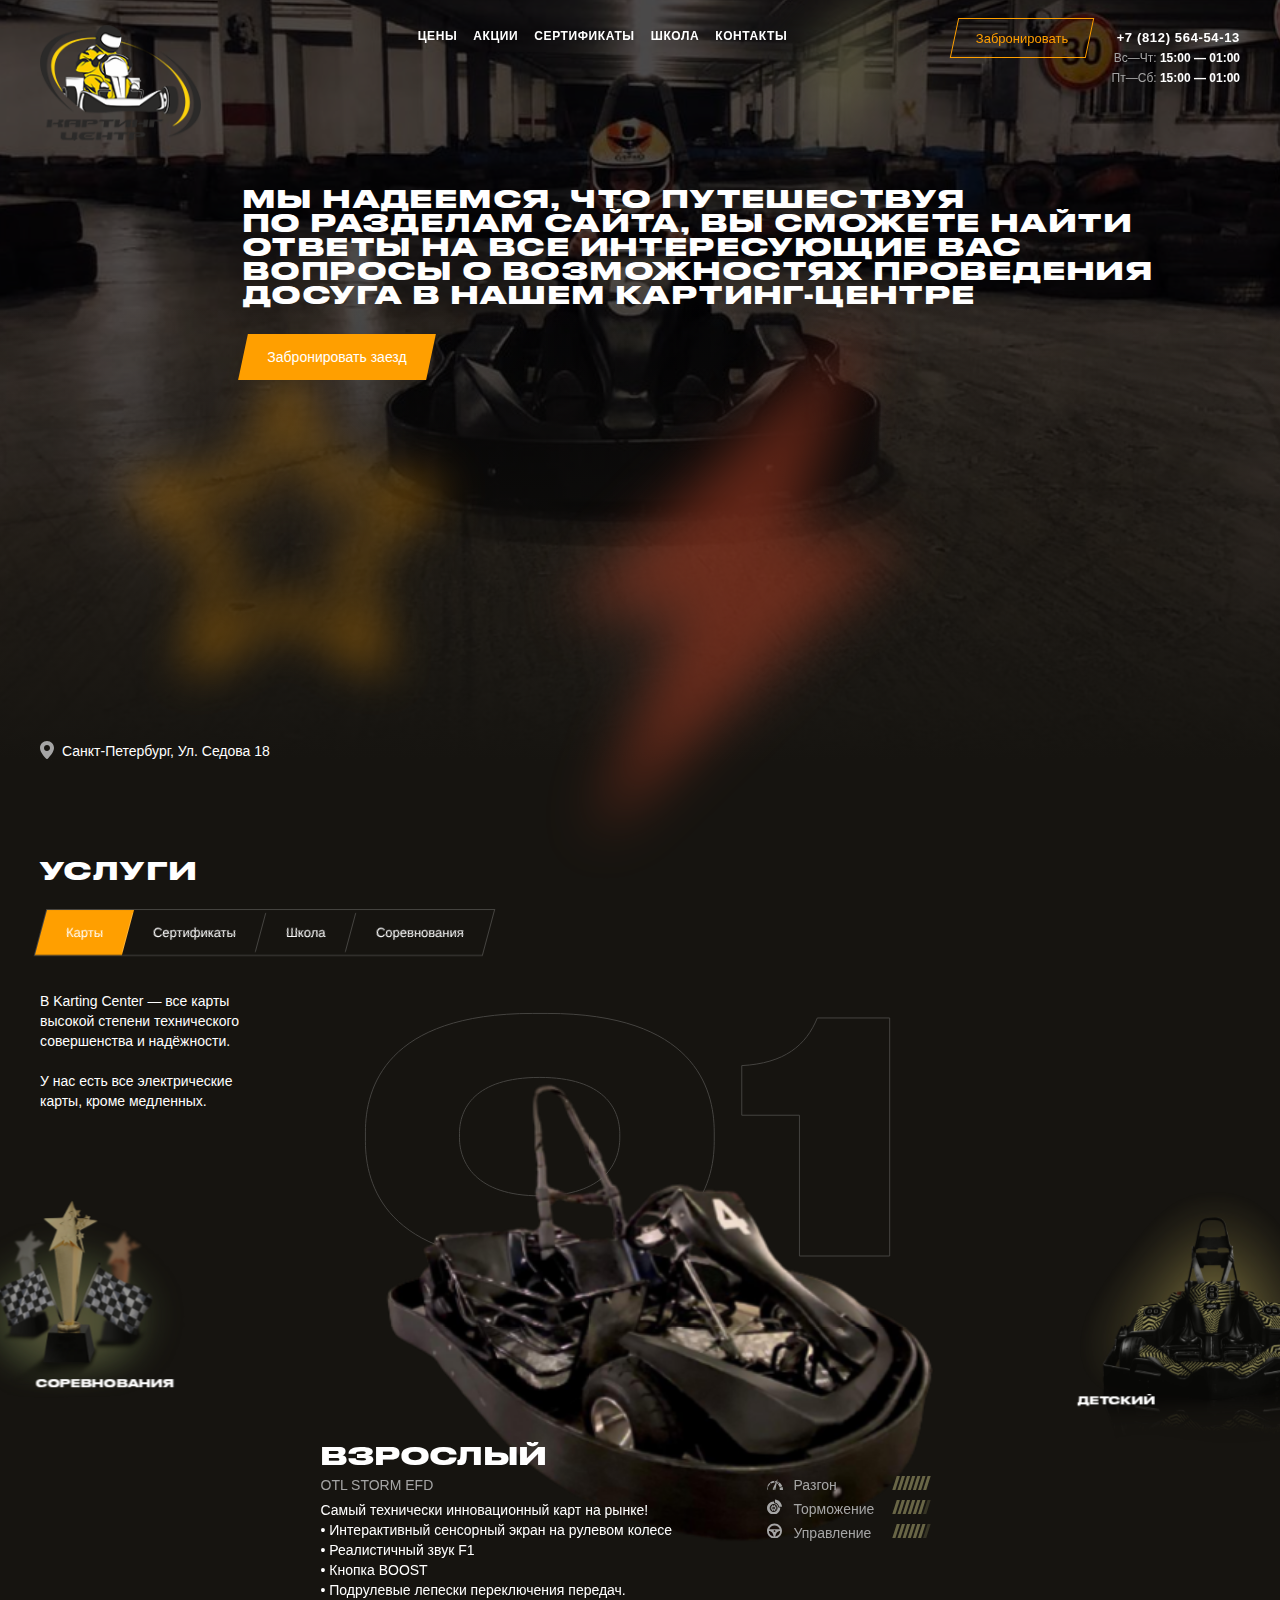
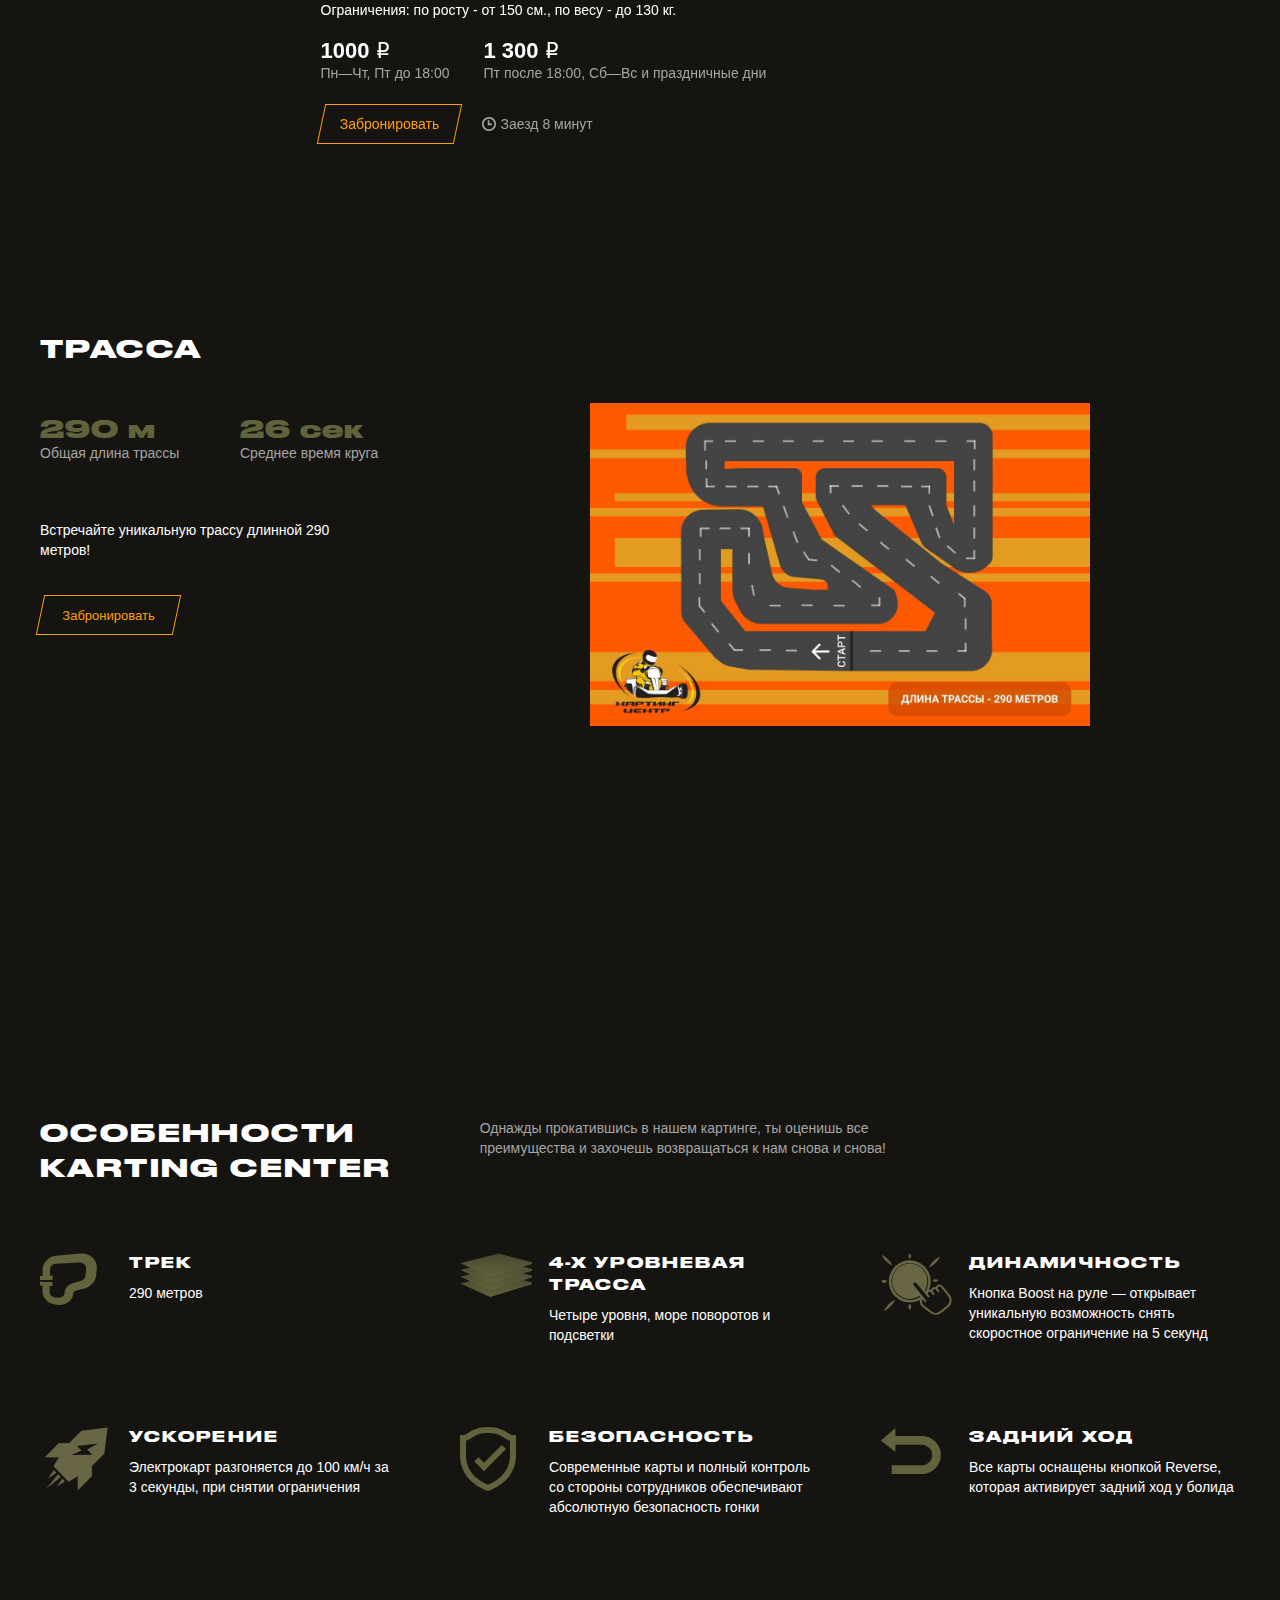
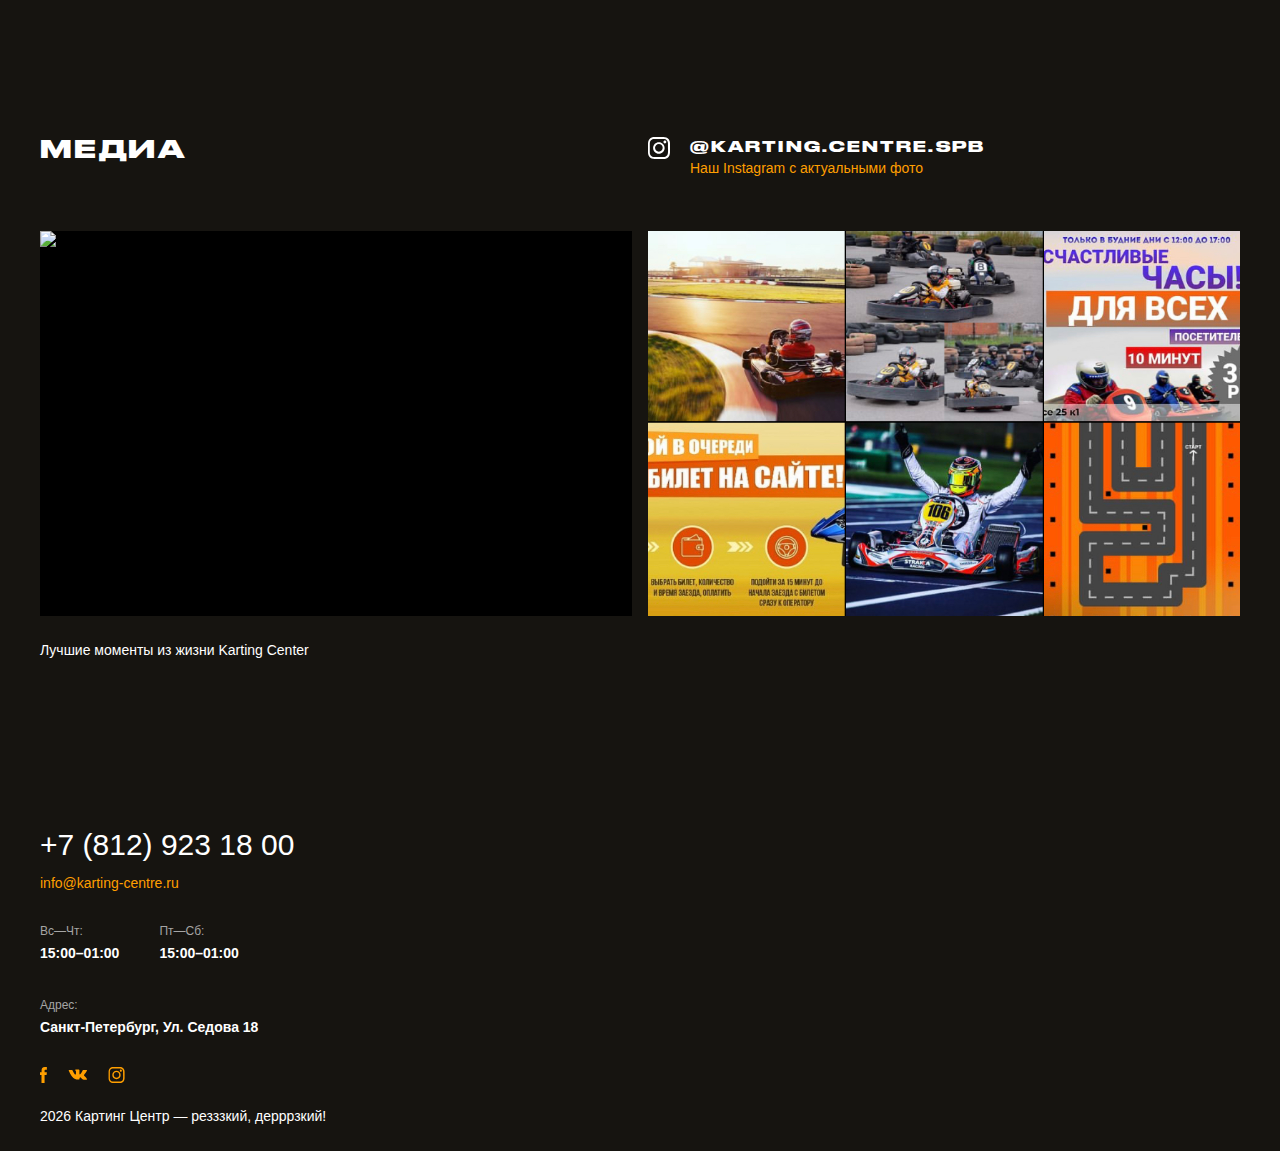
==== commit 3dae402d: "Главная готова. Правки внесены" ====
--- a/index.html
+++ b/index.html
@@ -1,7 +1,7 @@
 <!DOCTYPE html>
 <html lang="ru">
 <head>
-	<title>Black Star Karting - Санкт-Петербург</title>
+	<title>Karting Center</title>
 	<base  />
 	<meta charset="UTF-8" />
 	<meta http-equiv="X-UA-Compatible" content="IE=edge" />
@@ -66,7 +66,7 @@
 		<a href="default.htm" class="menu-logo">
 			<img src="assets/app/spb-main/img/mini-logo-spb.svg" alt="">
 		</a>
-		<ul class=""><li><a href="prices.html" >Цены</a></li><li><a href="promotion.html" >Акции</a></li><li><a href="certificates.html" >Сертификаты</a></li><li><a href="rent.html" >Аренда</a></li><li><a href="school.html" >Школа</a></li><li><a href="contacts.html" >Контакты</a></li></ul>
+		<ul class=""><li><a href="prices.html" >Цены</a></li><li><a href="promotion.html" >Акции</a></li><li><a href="certificates.html" >Сертификаты</a></li><li><a href="school.html" >Школа</a></li><li><a href="contacts.html" >Контакты</a></li></ul>
 		<div class="phone-menu-add">
 			<a href="../https@booking.blackstarkarting.ru/default.htm" class="y-button"><p class="inner">Забронировать</p></a>
 			<div class="contacts">
@@ -98,7 +98,7 @@
 <!--					<img src="assets/app/spb-main/img/white-logo.svg" alt="" id="white-logo">-->
 				</a>
 				<div class="menu">
-					<ul class=""><li><a href="prices.html" >Цены</a></li><li><a href="promotion.html" >Акции</a></li><li><a href="certificates.html" >Сертификаты</a></li><li><a href="rent.html" >Аренда</a></li><li><a href="school.html" >Школа</a></li><li><a href="contacts.html" >Контакты</a></li></ul>
+					<ul class=""><li><a href="prices.html" >Цены</a></li><li><a href="promotion.html" >Акции</a></li><li><a href="certificates.html" >Сертификаты</a></li><li><a href="school.html" >Школа</a></li><li><a href="contacts.html" >Контакты</a></li></ul>
 				</div>
 				<div class="contacts">
 					<a href="tel_3A+78125645413">+7 (812) 564-54-13</a>
@@ -153,7 +153,29 @@
 			<img src="/assets/app/spb-main/img/dec/dec-4.svg" alt="" class="dec d-1" data-stellar-ratio="1.5">
 			<div class="container">
 				<h2>Услуги</h2>
-
+				<div class="pagination-wrapper">
+					<ul class="main-pagination swiper-pagination-clickable swiper-pagination-bullets"><li class="swiper-pagination-bullet swiper-pagination-bullet-active"><p>Карты</p></li><li class="swiper-pagination-bullet"><p>Slide 2</p></li><li class="swiper-pagination-bullet"><p>Slide 3</p></li><li class="swiper-pagination-bullet"><p>Сертификаты</p></li><li class="swiper-pagination-bullet"><p>Школа</p></li><li class="swiper-pagination-bullet"><p>Соревнования</p></li></ul>
+				</div>
+				<div class="pagination-mask"></div>
+				<div class="info-container">
+					<div id="kart-info" class="info active">
+						<p>В Karting Center — все карты высокой степени технического совершенства и надёжности.</p>
+						<p>У нас есть все электрические карты, кроме медленных.</p>
+					</div>
+					<div id="certificate-info" class="info">
+						<p>Адреналин, драйв, экстрим – все это подарочный сертификат Karting Center!</p>
+						<p>Подарите близким людям незабываемые впечатления от гонки!</p>
+						<p><a href="#">Подробнее о сертификатах</a></p>
+					</div>
+					<div id="school-info" class="info">
+						<p>Школа Karting Center рада видеть и взрослых учеников, так как учиться никогда не поздно, а уметь снимать повседневный стресс путём всплеска здорового адреналина полезно, приятно и увлекательно.</p>
+						<p><a href="#">Подробнее о школе</a></p>
+					</div>
+					<div id="competition-info" class="info">
+						<p>Добро пожаловать на турниры Karting Center! Мы собираем лучших пилотов для того, чтобы определить самого резкого и дерзкого!</p>
+						<p><a href="#">Подробнее о соревнованиях</a></p>
+					</div>
+				</div>
 				<div class="main-slider">
 					<div class="swiper-wrapper">
 						<div class="swiper-slide kart-slide">
@@ -222,6 +244,136 @@
 								</div>
 							</div>
 						</div>
+						<div class="swiper-slide kart-slide hide-bullet swiper-slide-next" data-swiper-slide-index="1" style="transition-duration: 0ms; transform: translate3d(0px, 0px, -1659.05px) rotateX(0deg) rotateY(0deg); z-index: -1; margin-right: 500px;">
+							<div class="img-container">
+								<p>02</p>
+								<!--<div class="bg">-->
+								<!--	<img src="/assets/app/spb-main/img/dec/kart-bg-blue.png" alt="">-->
+								<!--</div>-->
+								<img src="assets/app/spb-main/img/2_jun.png" class="kart-img" alt="Детский">
+							</div>
+							<div class="text-container">
+								<div class="row justify-content-center">
+									<div class="col col-md-5 col-xl-6 left">
+										<h3>Детский</h3>
+										<h4>OTL JUNIOR KART</h4>
+										<p>Электрический карт с высочайшей системой безопасности для юных пилотов!<br>• Регулируемое сиденье<br>•&nbsp;3-х точечный ремень безопасности<br>•&nbsp;<span>Rall Bar (зашита головы) с мягким подголовником</span></p>
+										<p>Карт предназначен для детей в возрасте от 7 лет и ростом от 135 см.</p>
+										<div class="lower">
+											<div class="price-item">
+												<ul>
+													<li>1000&nbsp;<span class="ruble">p</span></li>
+													<li>Пн—Чт, Пт до 18:00</li>
+												</ul>
+											</div>
+											<div class="price-item">
+												<ul>
+													<li>1 300 <span class="ruble">p</span></li>
+													<li>Пт после 18:00, Сб—Вс и праздничные дни</li>
+												</ul>
+											</div>
+										</div>
+										<div class="bottom">
+											<div class="button-container">
+												<a href="https://booking.spb.blackstarkarting.ru/" class="button">Забронировать</a>
+											</div>
+											<p class="time">Заезд 8 минут</p>
+										</div>
+									</div>
+									<div class="col col-md-4 col-lg-3 right">
+										<table>
+											<tbody><tr>
+												<td>Разгон</td>
+												<td>
+													<img src="assets/app/spb-main/img/icons/2.svg" alt="">
+												</td>
+											</tr>
+											<tr>
+												<td>Торможение</td>
+												<td>
+													<img src="assets/app/spb-main/img/icons/0.svg" alt="">
+												</td>
+											</tr>
+											<tr>
+												<td>Управление</td>
+												<td>
+													<img src="assets/app/spb-main/img/icons/1.svg" alt="">
+												</td>
+											</tr>
+											</tbody></table>
+										<div class="note">
+											<p>Возраст от 6 лет<br>
+												Рост от 138 см</p>
+										</div>
+									</div>
+								</div>
+							</div>
+						</div>
+						<div class="swiper-slide kart-slide hide-bullet swiper-slide-next" data-swiper-slide-index="1" style="transition-duration: 0ms; transform: translate3d(0px, 0px, -1659.05px) rotateX(0deg) rotateY(0deg); z-index: -1; margin-right: 500px;">
+							<div class="img-container">
+								<p>02</p>
+								<!--<div class="bg">-->
+								<!--	<img src="/assets/app/spb-main/img/dec/kart-bg-blue.png" alt="">-->
+								<!--</div>-->
+								<img src="assets/app/spb-main/img/2_jun.png" class="kart-img" alt="Детский">
+							</div>
+							<div class="text-container">
+								<div class="row justify-content-center">
+									<div class="col col-md-5 col-xl-6 left">
+										<h3>Детский</h3>
+										<h4>OTL JUNIOR KART</h4>
+										<p>Электрический карт с высочайшей системой безопасности для юных пилотов!<br>• Регулируемое сиденье<br>•&nbsp;3-х точечный ремень безопасности<br>•&nbsp;<span>Rall Bar (зашита головы) с мягким подголовником</span></p>
+										<p>Карт предназначен для детей в возрасте от 7 лет и ростом от 135 см.</p>
+										<div class="lower">
+											<div class="price-item">
+												<ul>
+													<li>1000&nbsp;<span class="ruble">p</span></li>
+													<li>Пн—Чт, Пт до 18:00</li>
+												</ul>
+											</div>
+											<div class="price-item">
+												<ul>
+													<li>1 300 <span class="ruble">p</span></li>
+													<li>Пт после 18:00, Сб—Вс и праздничные дни</li>
+												</ul>
+											</div>
+										</div>
+										<div class="bottom">
+											<div class="button-container">
+												<a href="https://booking.spb.blackstarkarting.ru/" class="button">Забронировать</a>
+											</div>
+											<p class="time">Заезд 8 минут</p>
+										</div>
+									</div>
+									<div class="col col-md-4 col-lg-3 right">
+										<table>
+											<tbody><tr>
+												<td>Разгон</td>
+												<td>
+													<img src="assets/app/spb-main/img/icons/2.svg" alt="">
+												</td>
+											</tr>
+											<tr>
+												<td>Торможение</td>
+												<td>
+													<img src="assets/app/spb-main/img/icons/0.svg" alt="">
+												</td>
+											</tr>
+											<tr>
+												<td>Управление</td>
+												<td>
+													<img src="assets/app/spb-main/img/icons/1.svg" alt="">
+												</td>
+											</tr>
+											</tbody></table>
+										<div class="note">
+											<p>Возраст от 6 лет<br>
+												Рост от 138 см</p>
+										</div>
+									</div>
+								</div>
+							</div>
+						</div>
 						<div class="swiper-slide other-slide certificate-slide">
 							<div class="img-container">
 								<!--<div class="bg">-->
@@ -239,25 +391,6 @@
 											<a href="tel:+78125645413" class="button mobile">Купить сертификат</a> -->
 											<a href="certificates.html" class="button desktop">Выбрать сертификат</a>
 											<a href="certificates.html" class="button mobile">Выбрать сертификат</a>
-										</div>
-									</div>
-								</div>
-							</div>
-						</div>
-						<div class="swiper-slide other-slide rent-slide">
-							<div class="img-container">
-								<!--<div class="bg">-->
-								<!--	<img src="/assets/app/spb-main/img/dec/rent-bg-blue.png" alt="">-->
-								<!--</div>-->
-																<img src="assets/app/spb-main/img/uslugi_2.png" class="kart-img" alt="Аренда">
-							</div>
-							<div class="text-container">
-								<div class="row justify-content-center">
-									<div class="col col-md-7 left">
-										<h3>Аренда</h3>
-										<p>Дух соперничества, адреналина и воли к победе – сплотит Ваш коллектив и поднимет командный дух. Для полного погружения в атмосферу гонок, профессиональный комментатор — ярко и подробно передаст происходящее на трассе.</p>
-										<div class="button-container">
-											<a href="rent.html#rent-request" class="button">Арендовать</a>
 										</div>
 									</div>
 								</div>
@@ -354,7 +487,7 @@
 			<img src="assets/app/spb-main/img/dec/dec-7.svg" alt="" class="dec d-2" data-stellar-ratio="1.2">
 			<div class="container">
 				<div class="title">
-					<h2>Особенности <br> <span class="inline">Blackstar</span>karting</h2>
+					<h2>Особенности <br> <span class="inline">Karting</span> Center</h2>
 					<p>Однажды прокатившись в нашем картинге, ты оценишь все преимущества и захочешь возвращаться к нам снова и снова!</p>
 				</div>
 				<div class="row">
@@ -434,7 +567,7 @@
 							<div class="youtube" id="LOBFm_8b2pk"></div>
 						</div>
 						<div class="lower">
-							<p>Лучшие моменты из жизни BlackStarKarting</p>
+							<p>Лучшие моменты из жизни Karting Center</p>
 							<a href="#" class="info-link">Больше фото и видео</a>
 						</div>
 					</div>
@@ -508,7 +641,7 @@
 							</svg>
 						</a>
 					</div>
-					<p class="copyright"><span class="current-year"></span>2021 , Картинг Центр — резззкий, дерррзкий!</p>
+					<p class="copyright"><span class="current-year"></span> Картинг Центр — резззкий, дерррзкий!</p>
 				</div>
 			</div>
 		</footer>
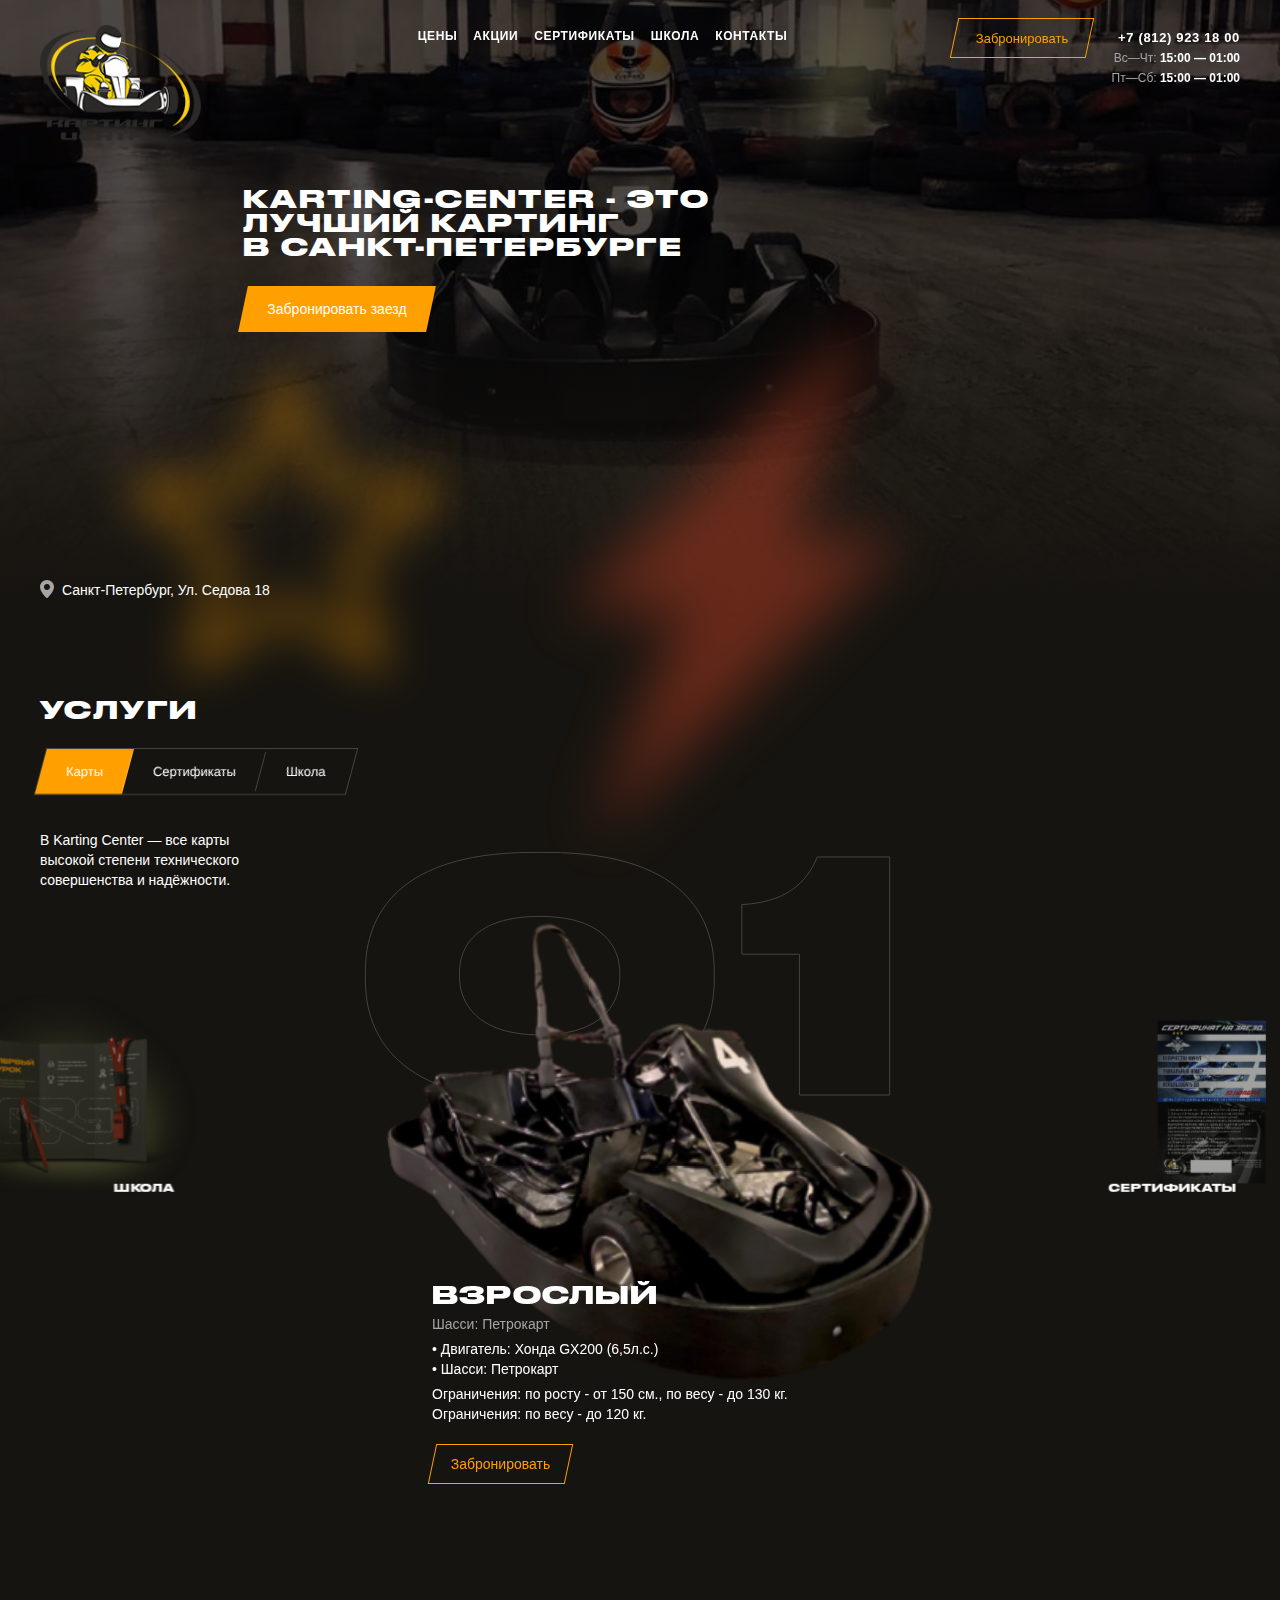
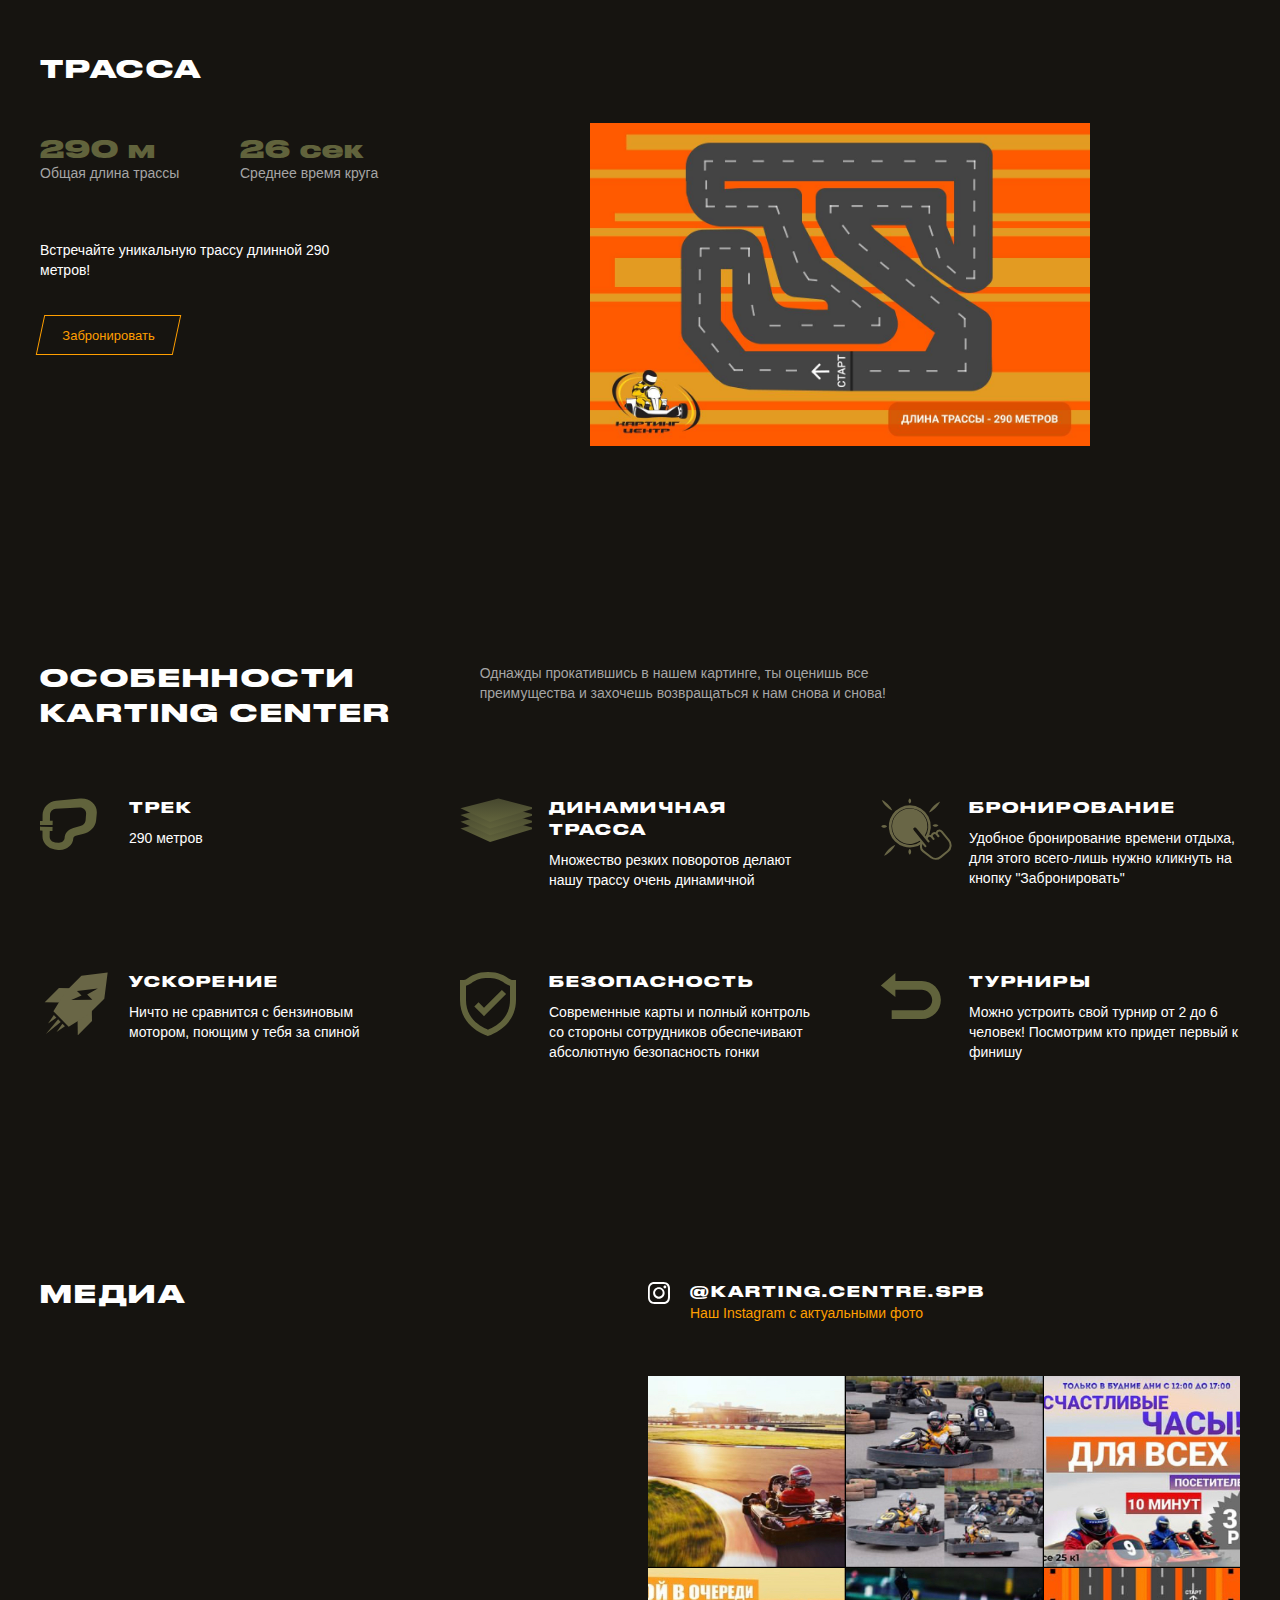
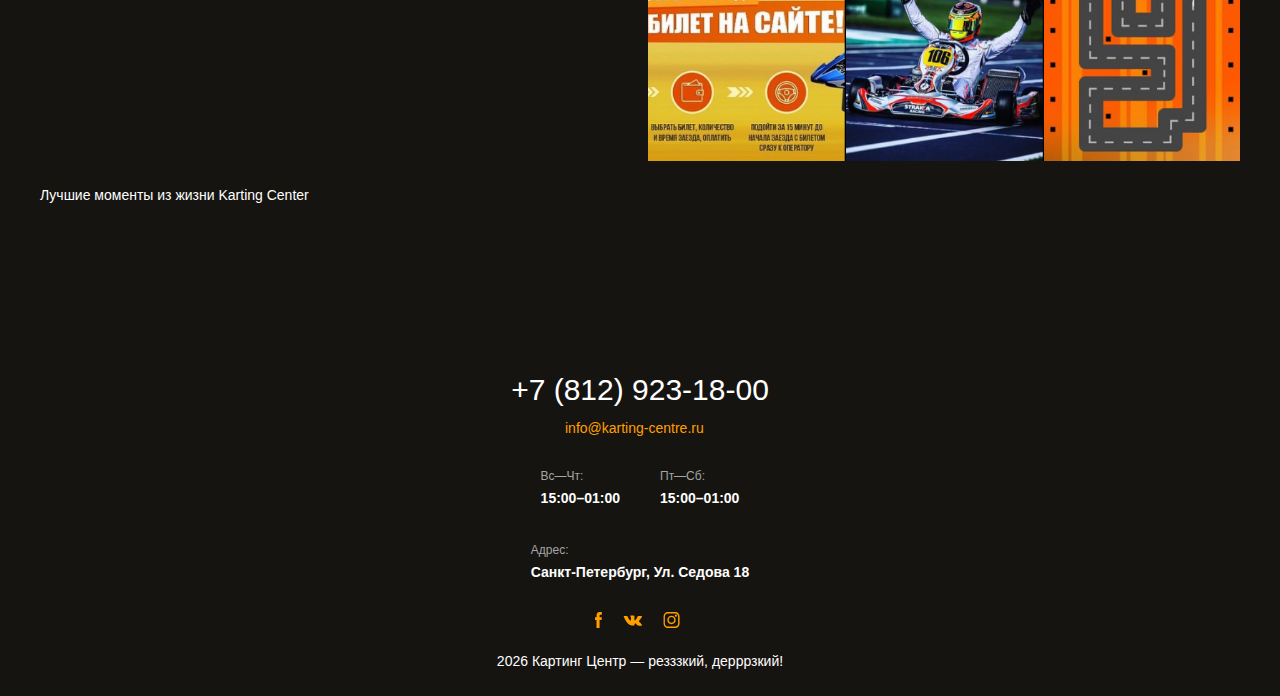
==== commit eb42a958: "index.html готово к релизу" ====
--- a/index.html
+++ b/index.html
@@ -25,89 +25,55 @@
 	<link rel="stylesheet" media="(max-width: 768px)" href="assets/app/spb-main/css/media-768.css">	
 	<link rel="stylesheet" media="(max-width: 414px)" href="assets/app/spb-main/css/media-414.css">
 
-	<meta property="og:title" content="Black Star Karting | Санкт-Петербург"/>
-	<meta property="og:description" content="Мы открылись! ТРК ПитерЛэнд, 3 этаж. Резззкий! Дерррзкий!"/>
-	<meta property="og:image" content="/assets/app/spb-main/img/og-spb.jpg"/>
+	<meta property="og:title" content="Karting Center | Санкт-Петербург"/>
 	<meta property="og:type" content="website"/>
-	<meta property="og:url" content= "https://spb.blackstarkarting.ru/" />
+	<meta property="og:url" content= "" />
 </head>
 <body>
-	<div class="remodal" data-remodal-id="modal">
-		<button data-remodal-action="close" class="remodal-close"></button>
-		<div class="upper">
-			<h6>Обратная связь</h6>
-			<p>Оставьте контакты и мы с вами свяжемся:</p>
-		</div>
-		<form id="modal-form">
-			<input type="hidden" name="project_name" value="Black Star Karting">
-			<input type="hidden" name="admin_email" value="">
-			<input type="hidden" name="form_subject" value="">
-			<div class="form-group">
-				<input name="name" type="text" id="modal-name">
-				<label for="modal-name">Ваше имя</label>
-			</div>
-			<div class="form-group">
-				<input name="phone" placeholder="+ 7" type="text" id="modal-phone">
-				<label for="modal-phone">Номер телефона</label>
-			</div>
-			<div class="form-group">
-				<input name="email" type="text" id="modal-email">
-				<label for="modal-email">Email</label>		
-			</div>		
-			<div class="form-group">
-				<input name="rules" type="checkbox" value="1" id="modal-rules">
-				<label for="modal-rules">Согласен на обработку <a href="assets/app/doc/personal.pdf" target="_blank">персональных данных</a></label>
-	  		</div>
-			<button><p class="inner">Отправить</p></button>
-		</form>
-	</div>
 	<div class="mobile-menu remodal" data-remodal-id="menu">
 		<button data-remodal-action="close" class="remodal-close"></button>
-		<a href="default.htm" class="menu-logo">
-			<img src="assets/app/spb-main/img/mini-logo-spb.svg" alt="">
+		<a href="index.html" class="menu-logo">
+			<img src="assets/logo.png" alt="">
 		</a>
-		<ul class=""><li><a href="prices.html" >Цены</a></li><li><a href="promotion.html" >Акции</a></li><li><a href="certificates.html" >Сертификаты</a></li><li><a href="school.html" >Школа</a></li><li><a href="contacts.html" >Контакты</a></li></ul>
+		<ul class="">
+			<li><a href="prices.html" >Цены</a></li>
+			<li><a href="promotion.html" >Акции</a></li>
+			<li><a href="certificates.html" >Сертификаты</a></li>
+			<li><a href="school.html" >Школа</a></li>
+			<li><a href="contacts.html" >Контакты</a></li></ul>
 		<div class="phone-menu-add">
-			<a href="../https@booking.blackstarkarting.ru/default.htm" class="y-button"><p class="inner">Забронировать</p></a>
+			<a href="#" class="y-button"><p class="inner">Забронировать</p></a>
 			<div class="contacts">
-				<a href="tel_3A+78125645413">+7 (812) 564-54-13</a>
+				<a href="tel:+78129231800">+7 (812) 923 18 00</a>
 				<p><span class="gray">Вс—Чт: </span>10:00 — 23:00</p>
-<p><span class="gray">Пт—Сб: </span>10:00 — 23:00</p>
+				<p><span class="gray">Пт—Сб: </span>10:00 — 23:00</p>
 			</div>
 		</div>
 	</div>
 	<div class="call-menu remodal" data-remodal-id="call">
 		<button data-remodal-action="close" class="remodal-close"></button>
 		<p class="upper">позвоните нам по телефону</p>
-		<a href="tel_3A+78125645413">+7 (812) 564-54-13</a>
+		<a href="tel:+78129231800">+7 (812) 923 18 00</a>
 		<p class="lower">и мы расскажем вам, как оплатить и забрать сертификат или абонемент</p>
-		<!--
-<form action="pay/pay.php" method="post">
-   <input name="sum" value="">
-   <p><input type="submit"></p>
-  </form>
-  -->
 	</div>
 
 	<div class="remodal-bg">
 		<header>
 			<div class="container">
-				<a href="default.htm" class="logo">
+				<a href="index.html" class="logo">
 					<img src="assets/logo.png" alt="" id="main-logo">
-<!--					<img src="assets/app/spb-main/img/mini-logo-spb.svg" alt="" id="scroll-logo">-->
-<!--					<img src="assets/app/spb-main/img/white-logo.svg" alt="" id="white-logo">-->
 				</a>
 				<div class="menu">
 					<ul class=""><li><a href="prices.html" >Цены</a></li><li><a href="promotion.html" >Акции</a></li><li><a href="certificates.html" >Сертификаты</a></li><li><a href="school.html" >Школа</a></li><li><a href="contacts.html" >Контакты</a></li></ul>
 				</div>
 				<div class="contacts">
-					<a href="tel_3A+78125645413">+7 (812) 564-54-13</a>
+					<a href="tel:+78129231800">+7 (812) 923 18 00</a>
 					<p><span class="gray">Вс—Чт: </span>15:00 — 01:00</p>
-<p><span class="gray">Пт—Сб: </span>15:00 — 01:00</p>
+					<p><span class="gray">Пт—Сб: </span>15:00 — 01:00</p>
 				</div>
 				<div class="booking">
 					<div class="wrapper">
-						<a href="../https@booking.spb.blackstarkarting.ru/default.htm">Забронировать</a>
+						<a href="#">Забронировать</a>
 					</div>
 				</div>
 				<a href="#menu" class="phone-menu">
@@ -116,7 +82,7 @@
 						<rect y="8" width="21.12" height="2" fill="#FF9F00"></rect>
 					</svg>
 				</a>
-				<a href="tel_3A+78125645413" class="phone-tel">
+				<a href="tel:+78129231800" class="phone-tel">
 					<svg width="22" height="22" viewBox="0 0 22 22" fill="none" xmlns="http://www.w3.org/2000/svg">
 					<path d="M5.96634 10.1306L7.45626 8.63135C7.9529 8.13161 8.07703 7.25706 7.58039 6.75732L4.97309 4.13368C4.35229 3.63394 3.60734 3.75887 3.1107 4.38355L2.98657 4.50848L1.49665 6.63239C1.00002 7.382 0.875871 8.25654 1.12419 9.00615C2.11746 11.7547 3.73147 14.2534 5.71801 16.2524C7.70455 18.3763 10.1878 20.0005 12.9193 20.875C13.6642 21.1249 14.5333 20.9999 15.2783 20.5002L17.389 19.001C18.0098 18.6262 18.2581 17.7516 17.8856 17.1269L17.7614 17.002L15.1541 14.3784C14.6575 13.8786 13.7884 14.0036 13.2918 14.5033L11.8018 16.0025C11.5535 16.2524 11.3052 16.2524 11.181 16.1275C10.1878 15.2529 9.19451 14.3784 8.32539 13.5038C7.45628 12.6293 6.58712 11.6298 5.71801 10.6303C5.84217 10.5054 5.84218 10.3804 5.96634 10.1306Z" stroke="#FF9F00" stroke-width="2" stroke-miterlimit="10" stroke-linejoin="round"/>
 					<path d="M20.9896 10.5055C21.1137 8.00683 20.1204 5.50812 18.3822 3.75903C16.644 1.885 14.1608 0.885523 11.5535 1.01046" stroke="#FF9F00" stroke-width="2" stroke-miterlimit="10" stroke-linejoin="round"/>
@@ -131,14 +97,12 @@
 			<img src="assets/app/spb-main/img/dec/dec-3.svg" alt="" class="dec d-3" data-stellar-ratio="1.2">
 			<div class="wrapper">
 				<div class="mask" style="background-color: rgba(0,0,0,.7);"></div>
-				<!-- <img src="assets/app/spb-main/img/main-bg_400,6x.jpg" alt="Black Star Karting" class="back"> -->
-				<img src="assets/back.jpeg" alt="Black Star Karting" class="back">
+				<img src="assets/back.jpeg" alt="Kart" class="back">
 				<div class="container">
 					<div class="title">
-						<h2>Мы надеемся, что путешествуя <br> по разделам сайта, вы сможете найти ответы на все интересующие вас вопросы о возможностях проведения досуга в нашем Картинг-Центре</h2>
-						<!-- <p>В пространство скорости, где слово «адреналин» обретает особый смысл и ощущения от быстрой езды сравнимы с американскими горками</p> -->
+						<h2>Karting-Center - это<br>Лучший картинг <br> в Санкт-Петербурге</h2>
 						<div class="button-container">
-							<a href="../https@booking.spb.blackstarkarting.ru/default.htm" class="button">Забронировать заезд</a>
+							<a href="#" class="button">Забронировать заезд</a>
 						</div>
 					</div>
 				</div>
@@ -160,7 +124,6 @@
 				<div class="info-container">
 					<div id="kart-info" class="info active">
 						<p>В Karting Center — все карты высокой степени технического совершенства и надёжности.</p>
-						<p>У нас есть все электрические карты, кроме медленных.</p>
 					</div>
 					<div id="certificate-info" class="info">
 						<p>Адреналин, драйв, экстрим – все это подарочный сертификат Karting Center!</p>
@@ -181,214 +144,55 @@
 						<div class="swiper-slide kart-slide">
 							<div class="img-container">
 								<p>01</p>
-								<!--<div class="bg">-->
-								<!--	<img src="/assets/app/spb-main/img/dec/kart-bg.png" alt="">-->
-								<!--</div>-->
-																<!-- <img src="assets/app/spb-main/img/1_storm.png" class="kart-img" alt="Взрослый"> -->
-																<img src="assets/kart.png" class="kart-img" alt="Взрослый">
+								<img src="assets/kart.png" class="kart-img" alt="Взрослый">
 							</div>
 							<div class="text-container">
 								<div class="row justify-content-center">
 									<div class="col col-md-5 col-xl-6 left">
 										<h3>Взрослый</h3>
-										<h4>OTL STORM EFD</h4>
-										<p>Самый технически инновационный карт на рынке!</p>
-<p><span>• Интерактивный сенсорный экран на рулевом колесе</span></p>
-<p><span>• Реалистичный звук F1</span></p>
-<p><span>• Кнопка BOOST</span></p>
-<p><span>• Подрулевые лепески переключения передач.</span></p>
-<p>Ограничения: по росту - от 150 см., по весу - до 130 кг.</p>
-										<div class="lower">
-											<div class="price-item">
-<ul>
-<li>1000 <span class="ruble">p</span></li>
-<li>Пн—Чт, Пт до 18:00</li>
-</ul>
-</div>
-<div class="price-item">
-<ul>
-<li>1 300 <span class="ruble">p</span></li>
-<li>Пт после 18:00, Сб—Вс и праздничные дни</li>
-</ul>
-</div>
-										</div>
+										<h4>Шасси: Петрокарт</h4>
+<!--										<p>Пластиковый защитный отбойник вместо металлического значительно снижает вес машины, увеличивает маневренность, снижает время разгона без ущерба безопасности.</p>-->
+										<p style="margin-top: 5px"><span>• Двигатель: Хонда GX200 (6,5л.с.)</span></p>
+										<p><span>• Шасси: Петрокарт</span></p>
+										<p style="margin-top: 5px">Ограничения: по росту - от 150 см., по весу - до 130 кг.</p>
+										<p>Ограничения: по весу - до 120 кг.</p>
+<!--										<div class="lower">-->
+<!--											<div class="price-item">-->
+<!--												<ul>-->
+<!--													<li>1000 <span class="ruble">p</span></li>-->
+<!--													<li>Пн—Чт, Пт до 18:00</li>-->
+<!--												</ul>-->
+<!--											</div>-->
+<!--											<div class="price-item">-->
+<!--												<ul>-->
+<!--													<li>1 300 <span class="ruble">p</span></li>-->
+<!--													<li>Пт после 18:00, Сб—Вс и праздничные дни</li>-->
+<!--												</ul>-->
+<!--											</div>-->
+<!--										</div>-->
 										<div class="bottom">
 											<div class="button-container">
-												<a href="https://booking.spb.blackstarkarting.ru/" class="button">Забронировать</a>
+												<a href="#" class="button">Забронировать</a>
 											</div>
-											<p class="time">Заезд 8 минут</p>
-										</div>
-									</div>
-									<div class="col col-md-4 col-lg-3 right">
-										<table>
-											<tr>
-												<td>Разгон</td>
-												<td>
-													<img src="assets/app/spb-main/img/icons/0.svg" alt="">
-												</td>
-											</tr>
-											<tr>
-												<td>Торможение</td>
-												<td>
-													<img src="assets/app/spb-main/img/icons/1.svg" alt="">
-												</td>
-											</tr>
-											<tr>
-												<td>Управление</td>
-												<td>
-													<img src="assets/app/spb-main/img/icons/1.svg" alt="">
-												</td>
-											</tr>
-										</table>
-									</div>
-								</div>
-							</div>
-						</div>
-						<div class="swiper-slide kart-slide hide-bullet swiper-slide-next" data-swiper-slide-index="1" style="transition-duration: 0ms; transform: translate3d(0px, 0px, -1659.05px) rotateX(0deg) rotateY(0deg); z-index: -1; margin-right: 500px;">
-							<div class="img-container">
-								<p>02</p>
-								<!--<div class="bg">-->
-								<!--	<img src="/assets/app/spb-main/img/dec/kart-bg-blue.png" alt="">-->
-								<!--</div>-->
-								<img src="assets/app/spb-main/img/2_jun.png" class="kart-img" alt="Детский">
-							</div>
-							<div class="text-container">
-								<div class="row justify-content-center">
-									<div class="col col-md-5 col-xl-6 left">
-										<h3>Детский</h3>
-										<h4>OTL JUNIOR KART</h4>
-										<p>Электрический карт с высочайшей системой безопасности для юных пилотов!<br>• Регулируемое сиденье<br>•&nbsp;3-х точечный ремень безопасности<br>•&nbsp;<span>Rall Bar (зашита головы) с мягким подголовником</span></p>
-										<p>Карт предназначен для детей в возрасте от 7 лет и ростом от 135 см.</p>
-										<div class="lower">
-											<div class="price-item">
-												<ul>
-													<li>1000&nbsp;<span class="ruble">p</span></li>
-													<li>Пн—Чт, Пт до 18:00</li>
-												</ul>
-											</div>
-											<div class="price-item">
-												<ul>
-													<li>1 300 <span class="ruble">p</span></li>
-													<li>Пт после 18:00, Сб—Вс и праздничные дни</li>
-												</ul>
-											</div>
-										</div>
-										<div class="bottom">
-											<div class="button-container">
-												<a href="https://booking.spb.blackstarkarting.ru/" class="button">Забронировать</a>
-											</div>
-											<p class="time">Заезд 8 минут</p>
-										</div>
-									</div>
-									<div class="col col-md-4 col-lg-3 right">
-										<table>
-											<tbody><tr>
-												<td>Разгон</td>
-												<td>
-													<img src="assets/app/spb-main/img/icons/2.svg" alt="">
-												</td>
-											</tr>
-											<tr>
-												<td>Торможение</td>
-												<td>
-													<img src="assets/app/spb-main/img/icons/0.svg" alt="">
-												</td>
-											</tr>
-											<tr>
-												<td>Управление</td>
-												<td>
-													<img src="assets/app/spb-main/img/icons/1.svg" alt="">
-												</td>
-											</tr>
-											</tbody></table>
-										<div class="note">
-											<p>Возраст от 6 лет<br>
-												Рост от 138 см</p>
 										</div>
 									</div>
 								</div>
 							</div>
 						</div>
-						<div class="swiper-slide kart-slide hide-bullet swiper-slide-next" data-swiper-slide-index="1" style="transition-duration: 0ms; transform: translate3d(0px, 0px, -1659.05px) rotateX(0deg) rotateY(0deg); z-index: -1; margin-right: 500px;">
-							<div class="img-container">
-								<p>02</p>
-								<!--<div class="bg">-->
-								<!--	<img src="/assets/app/spb-main/img/dec/kart-bg-blue.png" alt="">-->
-								<!--</div>-->
-								<img src="assets/app/spb-main/img/2_jun.png" class="kart-img" alt="Детский">
-							</div>
-							<div class="text-container">
-								<div class="row justify-content-center">
-									<div class="col col-md-5 col-xl-6 left">
-										<h3>Детский</h3>
-										<h4>OTL JUNIOR KART</h4>
-										<p>Электрический карт с высочайшей системой безопасности для юных пилотов!<br>• Регулируемое сиденье<br>•&nbsp;3-х точечный ремень безопасности<br>•&nbsp;<span>Rall Bar (зашита головы) с мягким подголовником</span></p>
-										<p>Карт предназначен для детей в возрасте от 7 лет и ростом от 135 см.</p>
-										<div class="lower">
-											<div class="price-item">
-												<ul>
-													<li>1000&nbsp;<span class="ruble">p</span></li>
-													<li>Пн—Чт, Пт до 18:00</li>
-												</ul>
-											</div>
-											<div class="price-item">
-												<ul>
-													<li>1 300 <span class="ruble">p</span></li>
-													<li>Пт после 18:00, Сб—Вс и праздничные дни</li>
-												</ul>
-											</div>
-										</div>
-										<div class="bottom">
-											<div class="button-container">
-												<a href="https://booking.spb.blackstarkarting.ru/" class="button">Забронировать</a>
-											</div>
-											<p class="time">Заезд 8 минут</p>
-										</div>
-									</div>
-									<div class="col col-md-4 col-lg-3 right">
-										<table>
-											<tbody><tr>
-												<td>Разгон</td>
-												<td>
-													<img src="assets/app/spb-main/img/icons/2.svg" alt="">
-												</td>
-											</tr>
-											<tr>
-												<td>Торможение</td>
-												<td>
-													<img src="assets/app/spb-main/img/icons/0.svg" alt="">
-												</td>
-											</tr>
-											<tr>
-												<td>Управление</td>
-												<td>
-													<img src="assets/app/spb-main/img/icons/1.svg" alt="">
-												</td>
-											</tr>
-											</tbody></table>
-										<div class="note">
-											<p>Возраст от 6 лет<br>
-												Рост от 138 см</p>
-										</div>
-									</div>
-								</div>
-							</div>
-						</div>
+
 						<div class="swiper-slide other-slide certificate-slide">
 							<div class="img-container">
 								<!--<div class="bg">-->
 								<!--	<img src="/assets/app/spb-main/img/dec/dec-lighting-blue-1.png" alt="">-->
 								<!--</div>-->
-																<img src="assets/app/spb-main/img/uslugi_1.png" class="kart-img" alt="Сертификаты">
+																<img src="assets/app/spb-main/img/uslugi_1.png" style="width: 30%" class="kart-img" alt="Сертификаты">
 							</div>
 							<div class="text-container">
 								<div class="row justify-content-center">
 									<div class="col col-md-7 left">
 										<h3>Сертификаты</h3>
-										<p>Номиналы подарочных сертификатов: <br /> 1500₽, 3000₽, 5000₽, 15000₽ и 20000₽. Абонементы на 3,6 и 12 месяцев. Сертификаты на индивидуальную тренировку.</p>
-							<div class="button-container">
-											<!-- <a href="#call" class="button desktop">Купить сертификат</a>
-											<a href="tel:+78125645413" class="button mobile">Купить сертификат</a> -->
+										<p>Номиналы подарочных сертификатов: <br /> 1500₽, 3000₽, 5000₽, 15000₽ и 20000₽</p>
+										<div class="button-container">
 											<a href="certificates.html" class="button desktop">Выбрать сертификат</a>
 											<a href="certificates.html" class="button mobile">Выбрать сертификат</a>
 										</div>
@@ -415,25 +219,6 @@
 								</div>
 							</div>
 						</div>
-						<div class="swiper-slide other-slide competition-slide">
-							<div class="img-container">
-								<!--<div class="bg">-->
-								<!--	<img src="/assets/app/spb-main/img/dec/school-bg-white.png" alt="">-->
-								<!--</div>-->
-																<img src="assets/app/spb-main/img/uslugi_4.png" class="kart-img" alt="Соревнования">
-							</div>
-							<div class="text-container">
-								<div class="row justify-content-center">
-									<div class="col col-md-7 left">
-										<h3>Соревнования</h3>
-										<p>Победитель получит все о чем может мечтать, о проигравшем никто не вспомнит. <br />Только честная борьба, только отточенный навык поможет тебе победить.</p>
-										<div class="button-container">
-											<a href="competition/" class="button">Участвовать</a>
-										</div>
-									</div>
-								</div>
-							</div>
-						</div>
 					</div>
 					<div class="prev">
 						<svg xmlns="http://www.w3.org/2000/svg" viewBox="0 0 47.42 89"><defs><style>.cls-1{fill:none;stroke:#fff;stroke-miterlimit:10;stroke-width:4px;}</style></defs><polyline class="cls-1" points="45.9 87.63 2.83 44.55 45.9 1.48"/></svg>
@@ -471,7 +256,7 @@
 						<div class="lower">
 							<p>Встречайте уникальную  трассу длинной 290 метров!</p>
 							<div class="button-container">
-								<a href="../https@booking.spb.blackstarkarting.ru/default.htm" class="button">Забронировать</a>
+								<a href="#" class="button">Забронировать</a>
 							</div>
 						</div>
 					</div>
@@ -507,8 +292,8 @@
 								<img src="assets/app/spb-main/img/icons/features-2.svg" alt="4-х уровневая трасса">
 							</div>
 							<div class="text-container">
-								<h5>4-х уровневая трасса</h5>
-								<p>Четыре уровня, море поворотов и подсветки</p>
+								<h5>Динамичная трасса</h5>
+								<p>Множество резких поворотов делают нашу трассу очень динамичной</p>
 							</div>
 						</div>
 					</div>					<div class="col col-12 col-md-6 col-lg-4">
@@ -517,8 +302,8 @@
 								<img src="assets/app/spb-main/img/icon4.svg" alt="Динамичность">
 							</div>
 							<div class="text-container">
-								<h5>Динамичность</h5>
-								<p>Кнопка Boost на руле — открывает уникальную возможность снять скоростное ограничение на 5 секунд</p>
+								<h5>Бронирование</h5>
+								<p>Удобное бронирование времени отдыха, для этого всего-лишь нужно кликнуть на кнопку "Забронировать"</p>
 							</div>
 						</div>
 					</div>					<div class="col col-12 col-md-6 col-lg-4">
@@ -528,8 +313,7 @@
 							</div>
 							<div class="text-container">
 								<h5>ускорение</h5>
-								<p>Электрокарт разгоняется до 100 км/ч
-за 3 секунды, при снятии ограничения</p>
+								<p>Ничто не сравнится с бензиновым мотором, поющим у тебя за спиной</p>
 							</div>
 						</div>
 					</div>					<div class="col col-12 col-md-6 col-lg-4">
@@ -548,8 +332,8 @@
 								<img src="assets/app/spb-main/img/icons/features-6.svg" alt="Задний ход">
 							</div>
 							<div class="text-container">
-								<h5>Задний ход</h5>
-								<p>Все карты оснащены кнопкой Reverse, которая активирует задний ход у болида</p>
+								<h5>Турниры</h5>
+								<p>Можно устроить свой турнир от 2 до 6 человек! Посмотрим кто придет первый к финишу</p>
 							</div>
 						</div>
 					</div>
@@ -564,7 +348,9 @@
 				<div class="row">
 					<div class="col col-12 col-lg-6">
 						<div class="video">
-							<div class="youtube" id="LOBFm_8b2pk"></div>
+<!--							<div class="youtube">-->
+								<iframe width="560" height="315" src="https://www.youtube.com/embed/3hXWZtnHPn8" title="YouTube video player" frameborder="0" allow="accelerometer; autoplay; clipboard-write; encrypted-media; gyroscope; picture-in-picture" allowfullscreen></iframe>
+<!--							</div>-->
 						</div>
 						<div class="lower">
 							<p>Лучшие моменты из жизни Karting Center</p>
@@ -603,18 +389,20 @@
 			</div>
 			<div class="container">
 				<div class="contacts">
-					<div class="row">
-						<div class="col col-12 col-md-5 col-lg-8">
-							<a href="tel_3A+78129231800" class="phone">+7 (812) 923 18 00</a>
+					<div class="row" style="align-items: center;display: flex;flex-direction: column;">
+						<div class="col col-12 col-md-5 col-lg-8" style="width: 100%;max-width: 100%; display: flex;flex-direction: column;align-items: center">
+							<a href="tel:+78129231800" class="phone">+7 (812) 923-18-00</a>
 							<a href="mailto:info@karting-centre.ru" class="email">info@karting-centre.ru</a>
-							<div class="time-block">
-<p class="day">Вс—Чт:</p>
-<p class="time">15:00–01:00</p>
-</div>
-<div class="time-block">
-<p class="day">Пт—Сб:</p>
-<p class="time">15:00–01:00</p>
-</div>
+							<div>
+								<div class="time-block">
+									<p class="day">Вс—Чт:</p>
+									<p class="time">15:00–01:00</p>
+								</div>
+								<div class="time-block">
+									<p class="day">Пт—Сб:</p>
+									<p class="time">15:00–01:00</p>
+								</div>
+							</div>
 						</div>
 					</div>
 					<div class="address-block">
--- a/assets/app/spb-main/css/main.css
+++ b/assets/app/spb-main/css/main.css
@@ -1027,7 +1027,7 @@
     display: none; }
 
 #title {
-  height: 761px;
+  height: 600px;
   position: relative; }
   #title .wrapper {
     overflow: hidden;
@@ -1265,8 +1265,8 @@
       color: #FF9F00; }
       #services .swiper-pagination-bullet:not(.swiper-pagination-bullet-active):hover p:after {
         opacity: 1; }
-    #services .swiper-pagination-bullet:nth-child(2), #services .swiper-pagination-bullet:nth-child(3) {
-      display: none; }
+    /*#services .swiper-pagination-bullet:nth-child(2), #services .swiper-pagination-bullet:nth-child(3) {*/
+    /*  display: none; }*/
   #services .main-slider {
     padding-top: 40px;
     width: 862px;
@@ -1369,7 +1369,9 @@
       #services .main-slider .text-container .left p {
         line-height: 20px; }
       #services .main-slider .text-container .left .bottom {
-        display: table; }
+        display: table;
+        margin-top: 20px;
+      }
       #services .main-slider .text-container .left .button-container {
         margin-top: 0;
         background-color: transparent;
@@ -1521,13 +1523,13 @@
 
 #track {
   padding-top: 70px;
-  padding-bottom: 70px; }
+}
   #track .wrapper {
     position: relative; }
   #track #resize {
     display: none; }
   #track .map {
-    height: 605px;
+    height: 500px;
     margin-top: 10px;
     margin-left: 150px;
     position: relative;
@@ -4462,7 +4464,9 @@
       background: -o-linear-gradient(left, #101216 27.43%, rgba(16, 18, 22, 0) 48.74%), -o-linear-gradient(275.43deg, #101216 21.71%, rgba(16, 18, 22, 0) 53.88%);
       background: linear-gradient(90deg, #101216 27.43%, rgba(16, 18, 22, 0) 48.74%), linear-gradient(174.57deg, #101216 21.71%, rgba(16, 18, 22, 0) 53.88%); }
   footer .contacts {
-    width: 450px;
+    display: flex;
+    flex-direction: column;
+    align-items: center;
     margin-bottom: 28px;
     position: relative;
     z-index: 1; }
--- a/assets/app/spb-main/css/media-414.css
+++ b/assets/app/spb-main/css/media-414.css
@@ -120,9 +120,9 @@
   #services .main-slider .text-container .left h4 {
     font-size: 11px;
     line-height: 15px;
-    margin-bottom: 85px; }
-  #services .main-slider .kart-slide .text-container .left > p {
-    display: none; }
+    margin-bottom: 10px; }
+  /*#services .main-slider .kart-slide .text-container .left > p {*/
+  /*  display: none; }*/
   #services .main-slider .text-container .left .lower .price-item {
     width: 120px; }
   #services .main-slider .text-container .left .lower .price-item ul li:first-of-type {
@@ -196,7 +196,7 @@
   #track {
     padding-top: 60px; }
   #track .map img.map-img {
-    width: 100%;
+    width: 92%!important;
     top: 20px; }
   #features {
     padding-top: 70px; }
@@ -1484,7 +1484,7 @@
     line-height: 14px;
     letter-spacing: 0.1em; }
   footer .contacts p.copyright {
-    margin-top: 220px; }
+    margin-top: 20px; }
   .contacts-footer {
     margin-top: 210px; }
   footer .contacts .social {
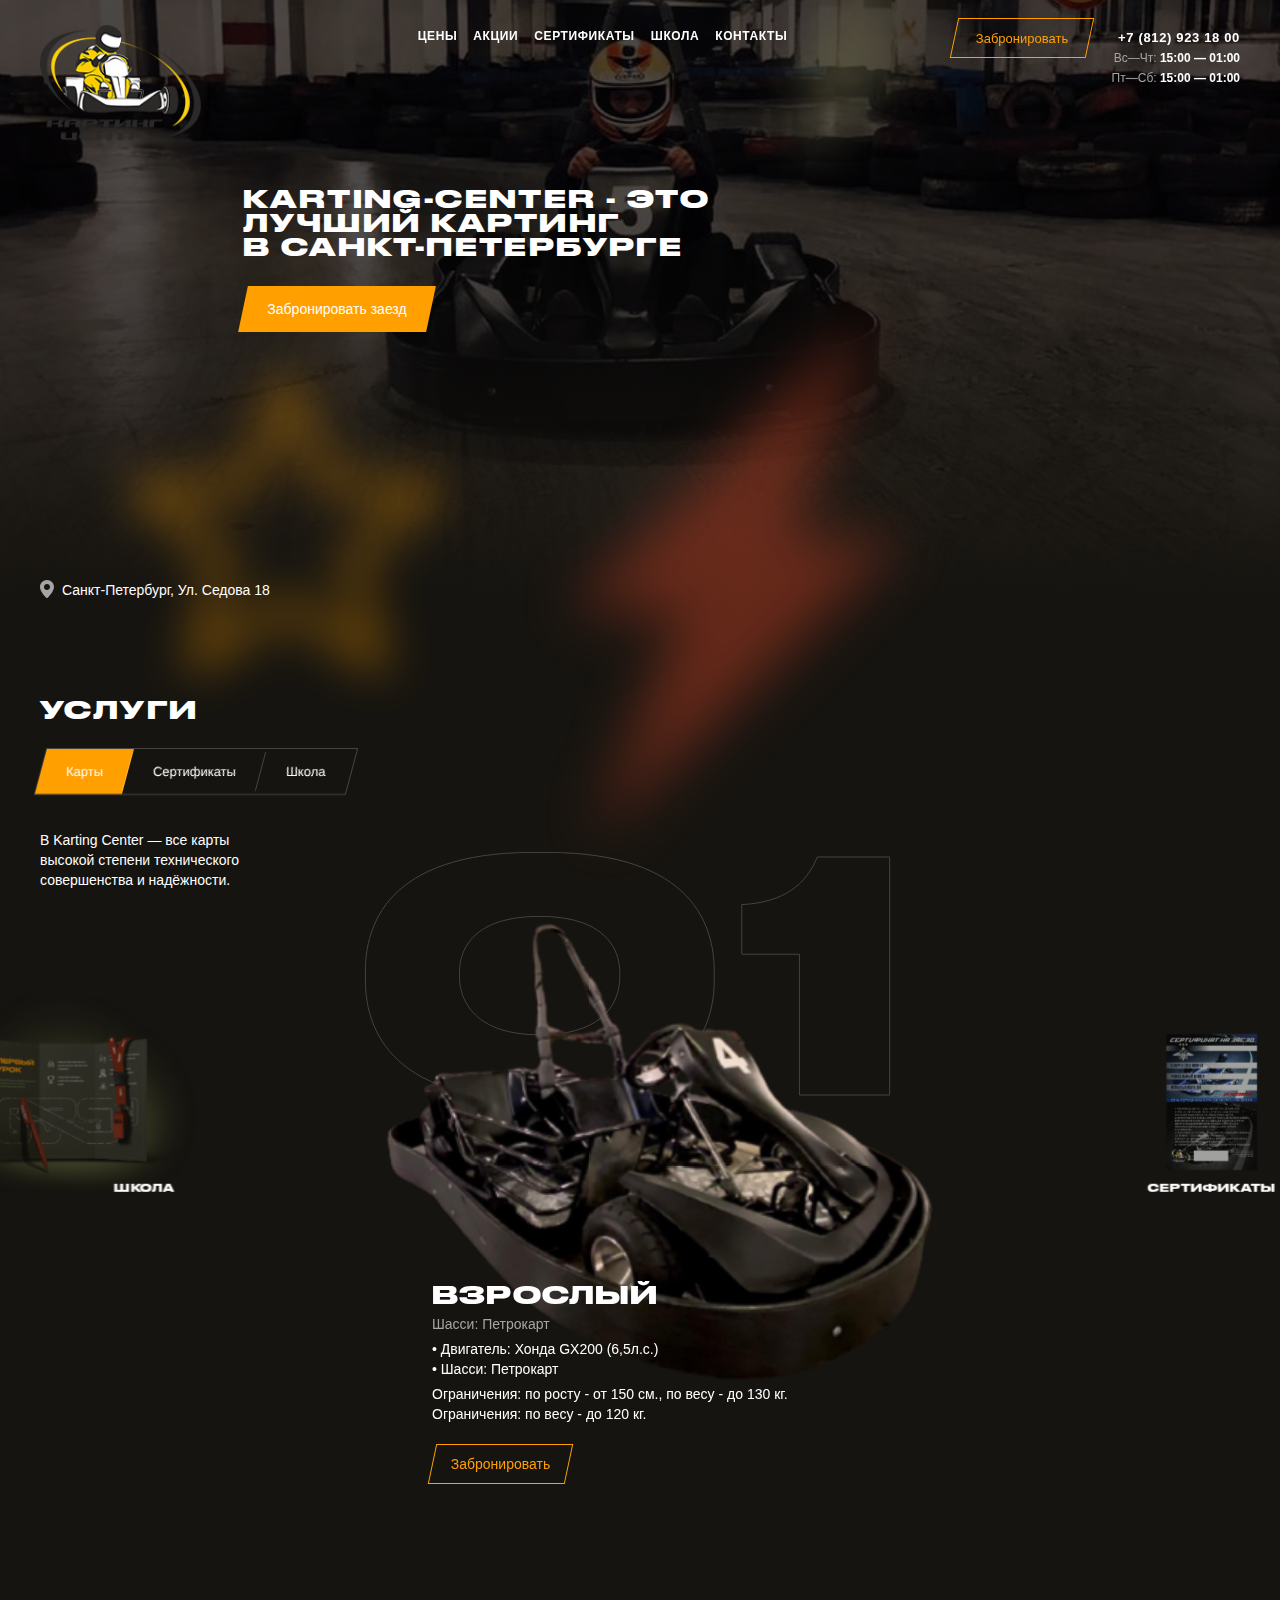
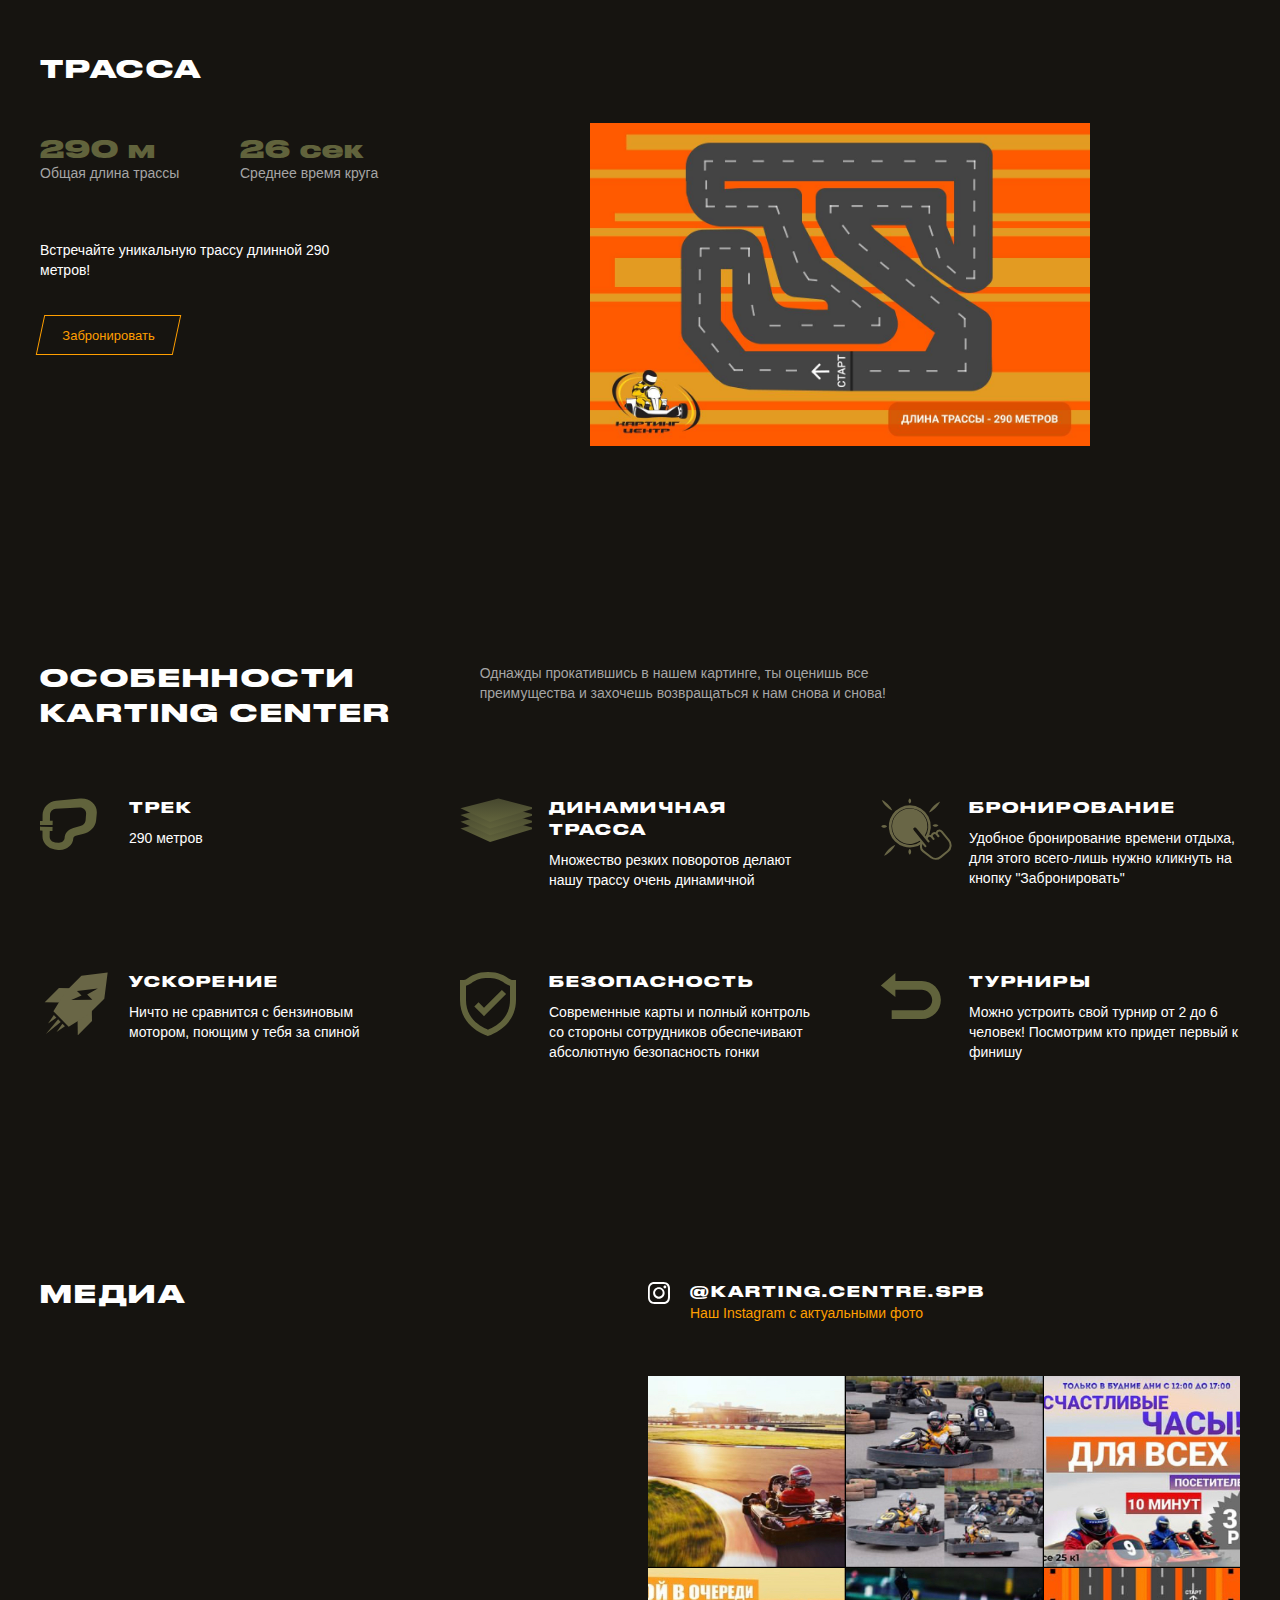
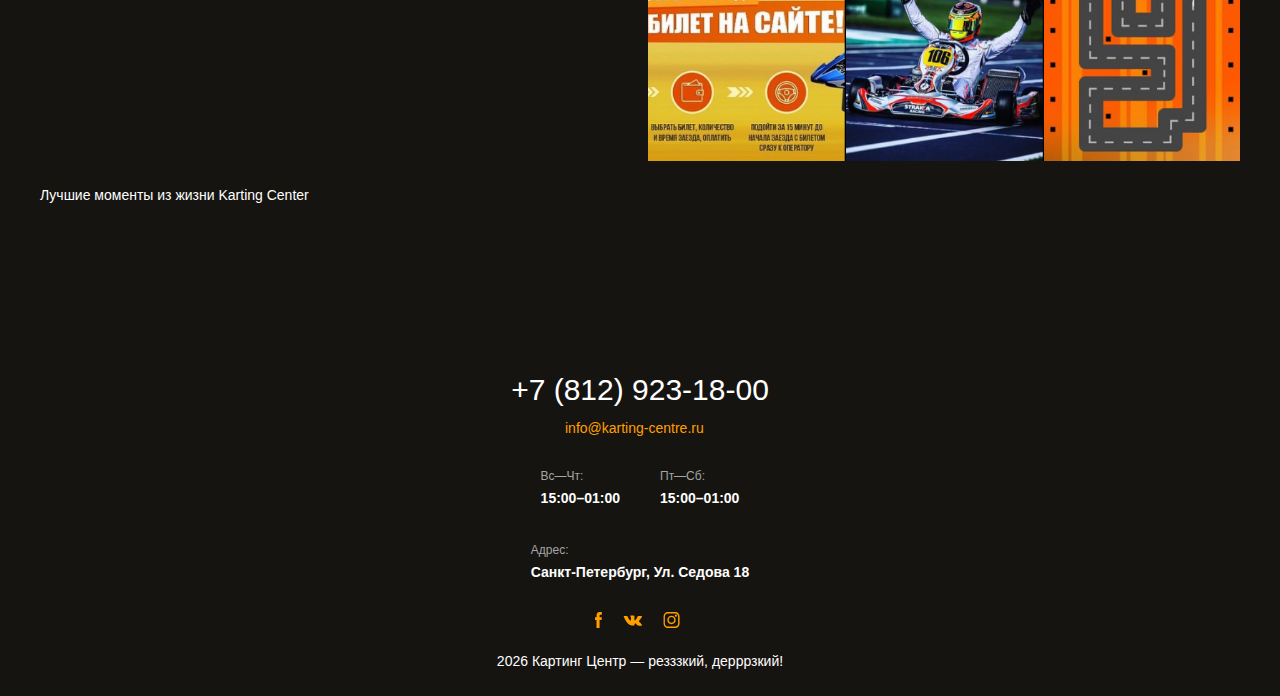
==== commit fd2824dc: "miniFix" ====
--- a/index.html
+++ b/index.html
@@ -24,6 +24,7 @@
 	<link rel="stylesheet" media="(max-width: 1024px)" href="assets/app/spb-main/css/media-1024.css">	
 	<link rel="stylesheet" media="(max-width: 768px)" href="assets/app/spb-main/css/media-768.css">	
 	<link rel="stylesheet" media="(max-width: 414px)" href="assets/app/spb-main/css/media-414.css">
+	<link rel="stylesheet" href="assets/app/spb-main/css/style.css">
 
 	<meta property="og:title" content="Karting Center | Санкт-Петербург"/>
 	<meta property="og:type" content="website"/>
@@ -156,20 +157,6 @@
 										<p><span>• Шасси: Петрокарт</span></p>
 										<p style="margin-top: 5px">Ограничения: по росту - от 150 см., по весу - до 130 кг.</p>
 										<p>Ограничения: по весу - до 120 кг.</p>
-<!--										<div class="lower">-->
-<!--											<div class="price-item">-->
-<!--												<ul>-->
-<!--													<li>1000 <span class="ruble">p</span></li>-->
-<!--													<li>Пн—Чт, Пт до 18:00</li>-->
-<!--												</ul>-->
-<!--											</div>-->
-<!--											<div class="price-item">-->
-<!--												<ul>-->
-<!--													<li>1 300 <span class="ruble">p</span></li>-->
-<!--													<li>Пт после 18:00, Сб—Вс и праздничные дни</li>-->
-<!--												</ul>-->
-<!--											</div>-->
-<!--										</div>-->
 										<div class="bottom">
 											<div class="button-container">
 												<a href="#" class="button">Забронировать</a>
@@ -182,14 +169,11 @@
 
 						<div class="swiper-slide other-slide certificate-slide">
 							<div class="img-container">
-								<!--<div class="bg">-->
-								<!--	<img src="/assets/app/spb-main/img/dec/dec-lighting-blue-1.png" alt="">-->
-								<!--</div>-->
-																<img src="assets/app/spb-main/img/uslugi_1.png" style="width: 30%" class="kart-img" alt="Сертификаты">
+								<img src="assets/app/spb-main/img/uslugi_1.png" class="kart-img slider-center--img" alt="Сертификаты">
 							</div>
 							<div class="text-container">
 								<div class="row justify-content-center">
-									<div class="col col-md-7 left">
+									<div class="col col-md-7 left slider-center">
 										<h3>Сертификаты</h3>
 										<p>Номиналы подарочных сертификатов: <br /> 1500₽, 3000₽, 5000₽, 15000₽ и 20000₽</p>
 										<div class="button-container">
--- a/assets/app/spb-main/css/style.css
+++ b/assets/app/spb-main/css/style.css
@@ -0,0 +1,11 @@
+.slider-center {
+  display: flex;
+  flex-direction: column;
+  align-items: center;
+}
+.slider-center--img {
+  width: 25% !important;
+  margin-bottom: 30px;
+}
+
+/*# sourceMappingURL=style.css.map */
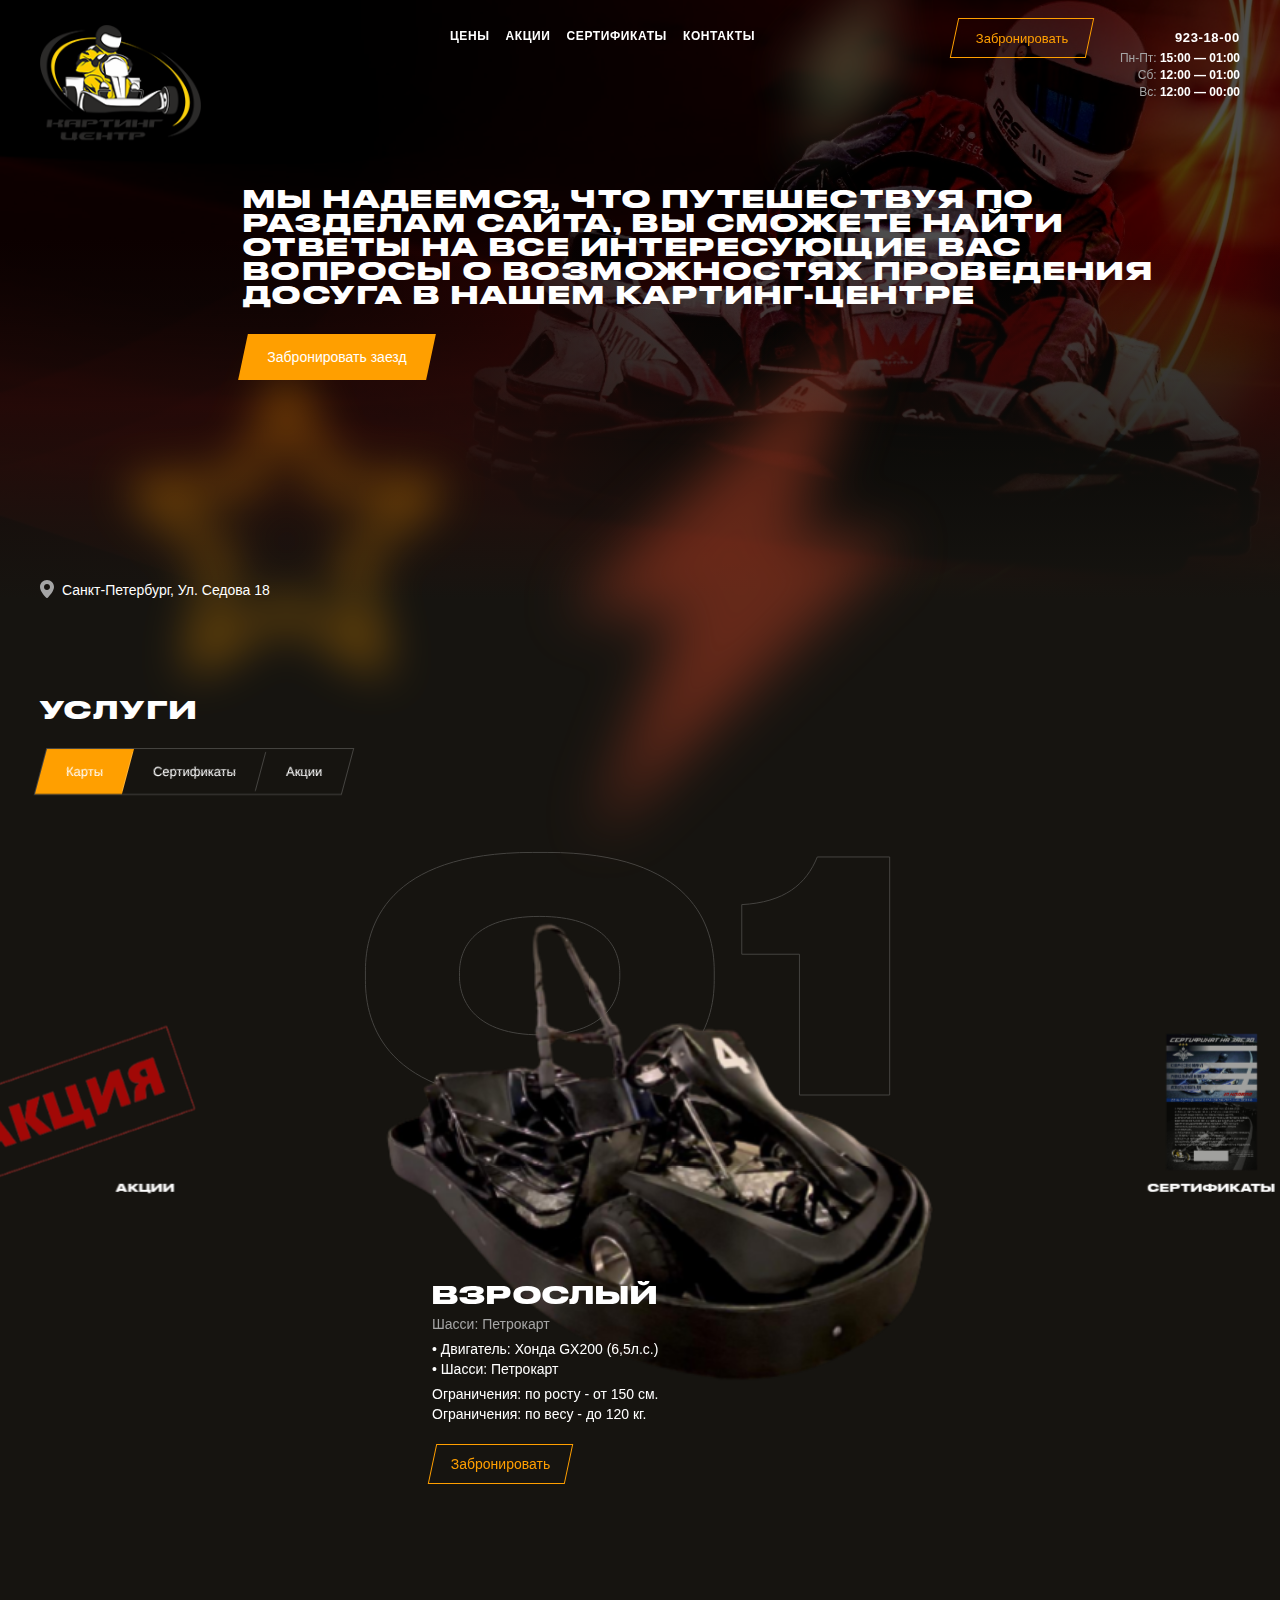
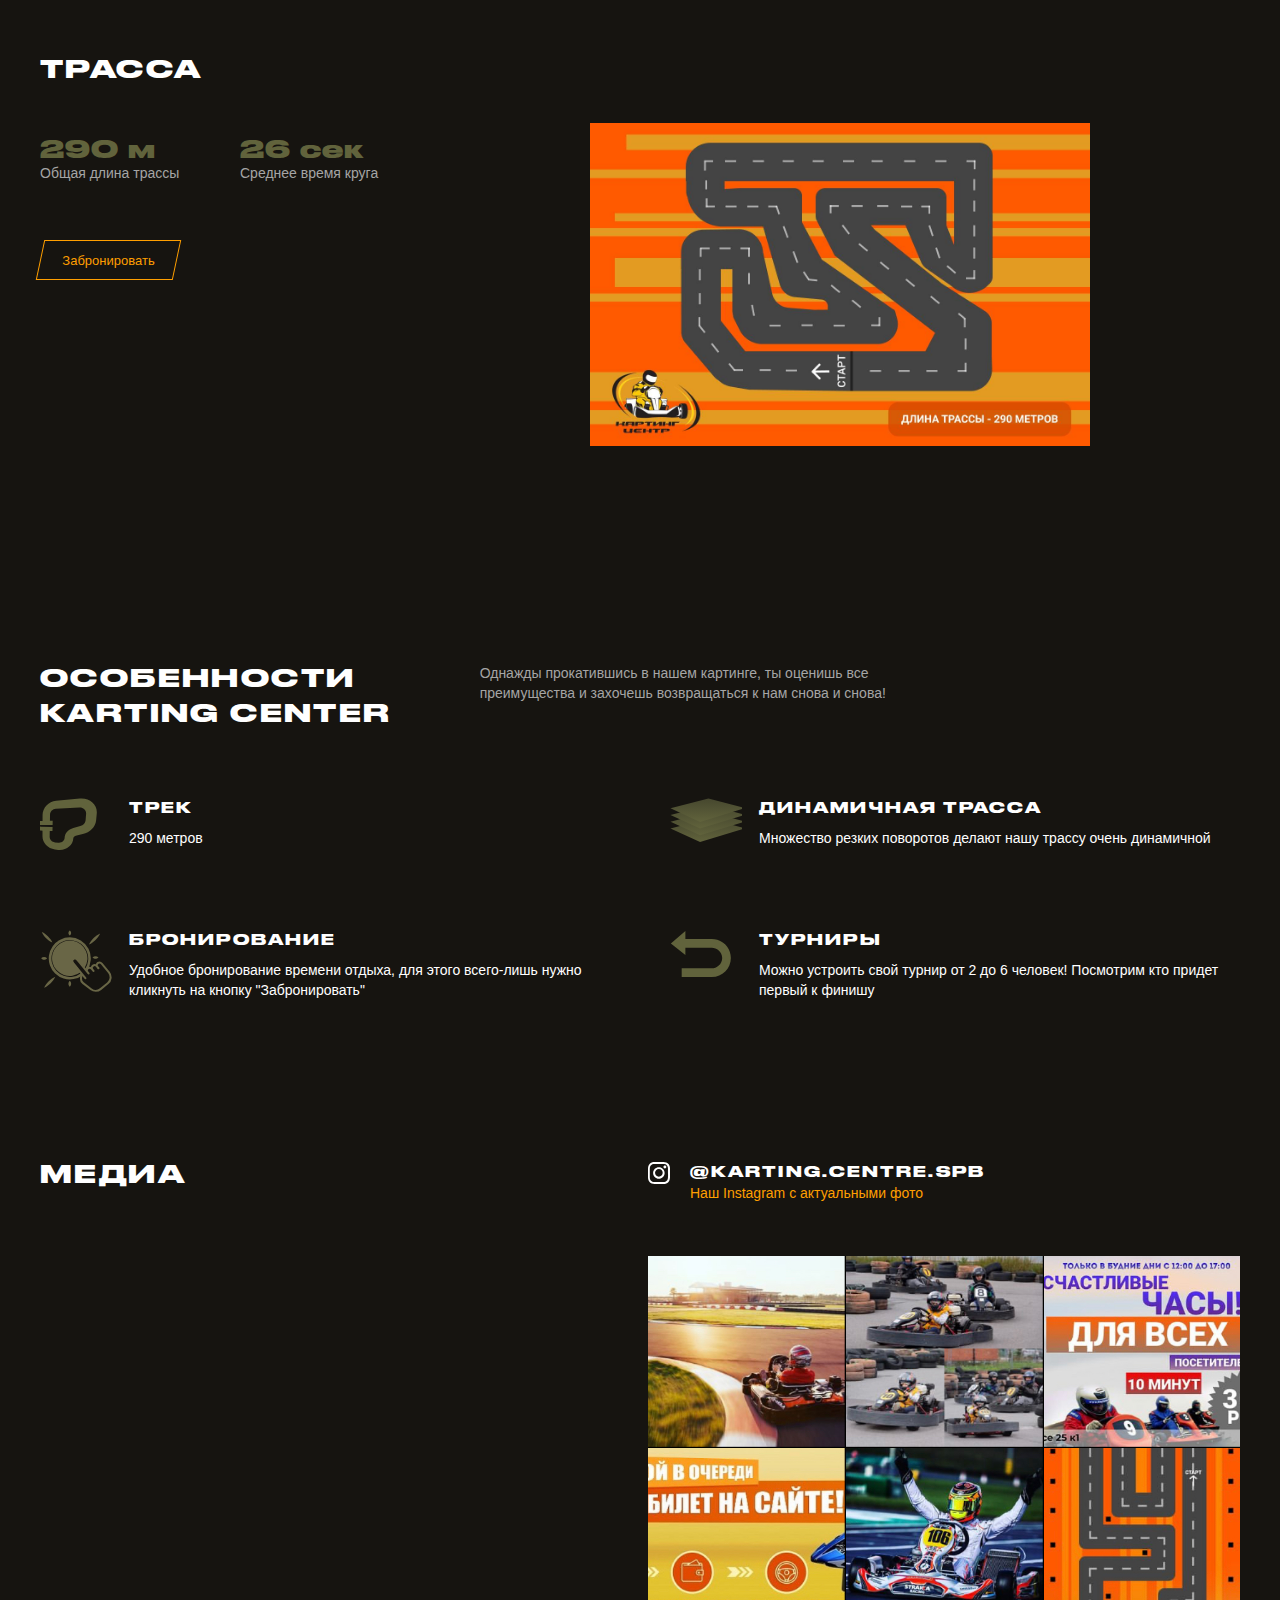
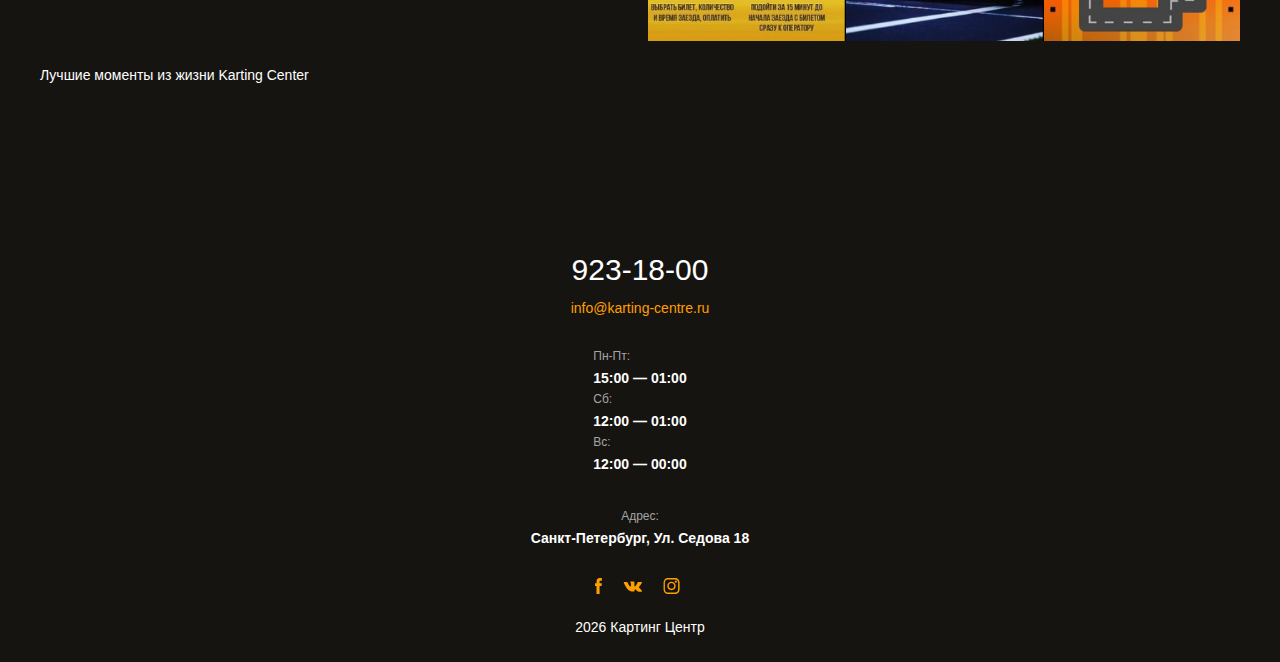
==== commit e58c860c: "правки от заказчика" ====
--- a/index.html
+++ b/index.html
@@ -40,22 +40,16 @@
 			<li><a href="prices.html" >Цены</a></li>
 			<li><a href="promotion.html" >Акции</a></li>
 			<li><a href="certificates.html" >Сертификаты</a></li>
-			<li><a href="school.html" >Школа</a></li>
 			<li><a href="contacts.html" >Контакты</a></li></ul>
 		<div class="phone-menu-add">
 			<a href="#" class="y-button"><p class="inner">Забронировать</p></a>
 			<div class="contacts">
-				<a href="tel:+78129231800">+7 (812) 923 18 00</a>
-				<p><span class="gray">Вс—Чт: </span>10:00 — 23:00</p>
-				<p><span class="gray">Пт—Сб: </span>10:00 — 23:00</p>
+				<a href="tel:9231800">923-18-00</a>
+				<p><span class="gray">Пн-Пт: </span>15:00 — 01:00</p>
+				<p><span class="gray">Сб: </span>12:00 — 01:00</p>
+				<p><span class="gray">Вс: </span>12:00 — 00:00</p>
 			</div>
 		</div>
-	</div>
-	<div class="call-menu remodal" data-remodal-id="call">
-		<button data-remodal-action="close" class="remodal-close"></button>
-		<p class="upper">позвоните нам по телефону</p>
-		<a href="tel:+78129231800">+7 (812) 923 18 00</a>
-		<p class="lower">и мы расскажем вам, как оплатить и забрать сертификат или абонемент</p>
 	</div>
 
 	<div class="remodal-bg">
@@ -65,12 +59,13 @@
 					<img src="assets/logo.png" alt="" id="main-logo">
 				</a>
 				<div class="menu">
-					<ul class=""><li><a href="prices.html" >Цены</a></li><li><a href="promotion.html" >Акции</a></li><li><a href="certificates.html" >Сертификаты</a></li><li><a href="school.html" >Школа</a></li><li><a href="contacts.html" >Контакты</a></li></ul>
+					<ul class=""><li><a href="prices.html" >Цены</a></li><li><a href="promotion.html" >Акции</a></li><li><a href="certificates.html" >Сертификаты</a></li><li><a href="contacts.html" >Контакты</a></li></ul>
 				</div>
 				<div class="contacts">
-					<a href="tel:+78129231800">+7 (812) 923 18 00</a>
-					<p><span class="gray">Вс—Чт: </span>15:00 — 01:00</p>
-					<p><span class="gray">Пт—Сб: </span>15:00 — 01:00</p>
+					<a href="tel:9231800">923-18-00</a>
+					<p><span class="gray">Пн-Пт: </span>15:00 — 01:00</p>
+					<p><span class="gray">Сб: </span>12:00 — 01:00</p>
+					<p><span class="gray">Вс: </span>12:00 — 00:00</p>
 				</div>
 				<div class="booking">
 					<div class="wrapper">
@@ -101,7 +96,7 @@
 				<img src="assets/back.jpeg" alt="Kart" class="back">
 				<div class="container">
 					<div class="title">
-						<h2>Karting-Center - это<br>Лучший картинг <br> в Санкт-Петербурге</h2>
+						<h2>Мы надеемся, что путешествуя по разделам сайта, Вы сможете найти ответы на все интересующие Вас вопросы о возможностях проведения досуга в нашем Картинг-Центре</h2>
 						<div class="button-container">
 							<a href="#" class="button">Забронировать заезд</a>
 						</div>
@@ -119,27 +114,9 @@
 			<div class="container">
 				<h2>Услуги</h2>
 				<div class="pagination-wrapper">
-					<ul class="main-pagination swiper-pagination-clickable swiper-pagination-bullets"><li class="swiper-pagination-bullet swiper-pagination-bullet-active"><p>Карты</p></li><li class="swiper-pagination-bullet"><p>Slide 2</p></li><li class="swiper-pagination-bullet"><p>Slide 3</p></li><li class="swiper-pagination-bullet"><p>Сертификаты</p></li><li class="swiper-pagination-bullet"><p>Школа</p></li><li class="swiper-pagination-bullet"><p>Соревнования</p></li></ul>
+					<ul class="main-pagination swiper-pagination-clickable swiper-pagination-bullets"><li class="swiper-pagination-bullet swiper-pagination-bullet-active"><p>Карты</p></li><li class="swiper-pagination-bullet"><p>Slide 2</p></li><li class="swiper-pagination-bullet"><p>Slide 3</p></li><li class="swiper-pagination-bullet"><p>Сертификаты</p></li><li class="swiper-pagination-bullet"><p>Соревнования</p></li></ul>
 				</div>
 				<div class="pagination-mask"></div>
-				<div class="info-container">
-					<div id="kart-info" class="info active">
-						<p>В Karting Center — все карты высокой степени технического совершенства и надёжности.</p>
-					</div>
-					<div id="certificate-info" class="info">
-						<p>Адреналин, драйв, экстрим – все это подарочный сертификат Karting Center!</p>
-						<p>Подарите близким людям незабываемые впечатления от гонки!</p>
-						<p><a href="#">Подробнее о сертификатах</a></p>
-					</div>
-					<div id="school-info" class="info">
-						<p>Школа Karting Center рада видеть и взрослых учеников, так как учиться никогда не поздно, а уметь снимать повседневный стресс путём всплеска здорового адреналина полезно, приятно и увлекательно.</p>
-						<p><a href="#">Подробнее о школе</a></p>
-					</div>
-					<div id="competition-info" class="info">
-						<p>Добро пожаловать на турниры Karting Center! Мы собираем лучших пилотов для того, чтобы определить самого резкого и дерзкого!</p>
-						<p><a href="#">Подробнее о соревнованиях</a></p>
-					</div>
-				</div>
 				<div class="main-slider">
 					<div class="swiper-wrapper">
 						<div class="swiper-slide kart-slide">
@@ -155,7 +132,7 @@
 <!--										<p>Пластиковый защитный отбойник вместо металлического значительно снижает вес машины, увеличивает маневренность, снижает время разгона без ущерба безопасности.</p>-->
 										<p style="margin-top: 5px"><span>• Двигатель: Хонда GX200 (6,5л.с.)</span></p>
 										<p><span>• Шасси: Петрокарт</span></p>
-										<p style="margin-top: 5px">Ограничения: по росту - от 150 см., по весу - до 130 кг.</p>
+										<p style="margin-top: 5px">Ограничения: по росту - от 150 см.</p>
 										<p>Ограничения: по весу - до 120 кг.</p>
 										<div class="bottom">
 											<div class="button-container">
@@ -175,7 +152,7 @@
 								<div class="row justify-content-center">
 									<div class="col col-md-7 left slider-center">
 										<h3>Сертификаты</h3>
-										<p>Номиналы подарочных сертификатов: <br /> 1500₽, 3000₽, 5000₽, 15000₽ и 20000₽</p>
+<!--										<p>Номиналы подарочных сертификатов: <br /> 1500₽, 3000₽, 5000₽, 15000₽ и 20000₽</p>-->
 										<div class="button-container">
 											<a href="certificates.html" class="button desktop">Выбрать сертификат</a>
 											<a href="certificates.html" class="button mobile">Выбрать сертификат</a>
@@ -189,15 +166,15 @@
 								<!--<div class="bg">-->
 								<!--	<img src="/assets/app/spb-main/img/dec/school-bg-white.png" alt="">-->
 								<!--</div>-->
-																<img src="assets/app/spb-main/img/uslugi_3.png" class="kart-img" alt="Школа">
+																<img src="assets/app/spb-main/img/uslugi_3.png" class="kart-img" alt="Акции">
 							</div>
 							<div class="text-container">
 								<div class="row justify-content-center">
 									<div class="col col-md-7 left">
-										<h3>Школа</h3>
-										<p>Если ваш ребёнок или вы хотите научиться управлять картом на уровне мастера спорта, участвовать в серьёзных соревнованиях, да и просто получать удовольствие от профессиональной езды по трассе, вам точно подходит наша школа картинга.</p>
+										<h3>Акции</h3>
+										<p>Следите за нашими акциями и всегда будьте в курсе новых событий и мероприятий</p>
 										<div class="button-container">
-											<a href="school.html#school-anchor" class="button">Записаться</a>
+											<a href="promotion.html" class="button">Смотреть</a>
 										</div>
 									</div>
 								</div>
@@ -219,7 +196,6 @@
 				<div class="wrapper">
 					<h2>Трасса</h2>
 					<div class="map">
-						<!-- <img src="assets/app/spb-main/img/track-map-spb.png" alt="Трасса" class="map-img"> -->
 						<img src="assets/map1.jpeg" alt="Трасса" class="map-img" style="width:500px;margin-left: 400px;">
 						<img src="assets/app/spb-main/img/tunnel.svg" alt="" class="tunnel marker full">
 						<img src="assets/app/spb-main/img/tunnel-min.svg" alt="" class="tunnel marker min">
@@ -238,7 +214,6 @@
 							</div>
 						</div>
 						<div class="lower">
-							<p>Встречайте уникальную  трассу длинной 290 метров!</p>
 							<div class="button-container">
 								<a href="#" class="button">Забронировать</a>
 							</div>
@@ -260,7 +235,7 @@
 					<p>Однажды прокатившись в нашем картинге, ты оценишь все преимущества и захочешь возвращаться к нам снова и снова!</p>
 				</div>
 				<div class="row">
-										<div class="col col-12 col-md-6 col-lg-4">
+										<div class="col col-12 col-md-6 col-lg-6">
 						<div class="item">
 							<div class="img-container">
 								<img src="assets/app/spb-main/img/icons/features-1.svg" alt="Трек">
@@ -270,7 +245,7 @@
 								<p>290 метров</p>
 							</div>
 						</div>
-					</div>					<div class="col col-12 col-md-6 col-lg-4">
+					</div>					<div class="col col-12 col-md-6 col-lg-6">
 						<div class="item">
 							<div class="img-container">
 								<img src="assets/app/spb-main/img/icons/features-2.svg" alt="4-х уровневая трасса">
@@ -280,7 +255,7 @@
 								<p>Множество резких поворотов делают нашу трассу очень динамичной</p>
 							</div>
 						</div>
-					</div>					<div class="col col-12 col-md-6 col-lg-4">
+					</div>					<div class="col col-12 col-md-6 col-lg-6">
 						<div class="item">
 							<div class="img-container">
 								<img src="assets/app/spb-main/img/icon4.svg" alt="Динамичность">
@@ -290,27 +265,8 @@
 								<p>Удобное бронирование времени отдыха, для этого всего-лишь нужно кликнуть на кнопку "Забронировать"</p>
 							</div>
 						</div>
-					</div>					<div class="col col-12 col-md-6 col-lg-4">
-						<div class="item">
-							<div class="img-container">
-								<img src="assets/app/spb-main/img/icon3.svg" alt="ускорение">
-							</div>
-							<div class="text-container">
-								<h5>ускорение</h5>
-								<p>Ничто не сравнится с бензиновым мотором, поющим у тебя за спиной</p>
-							</div>
-						</div>
-					</div>					<div class="col col-12 col-md-6 col-lg-4">
-						<div class="item">
-							<div class="img-container">
-								<img src="assets/app/spb-main/img/icons/features-5.svg" alt="Безопасность">
-							</div>
-							<div class="text-container">
-								<h5>Безопасность</h5>
-								<p>Современные карты и полный контроль со стороны сотрудников обеспечивают абсолютную безопасность гонки</p>
-							</div>
-						</div>
-					</div>					<div class="col col-12 col-md-6 col-lg-4">
+					</div>
+					<div class="col col-12 col-md-6 col-lg-6">
 						<div class="item">
 							<div class="img-container">
 								<img src="assets/app/spb-main/img/icons/features-6.svg" alt="Задний ход">
@@ -375,16 +331,20 @@
 				<div class="contacts">
 					<div class="row" style="align-items: center;display: flex;flex-direction: column;">
 						<div class="col col-12 col-md-5 col-lg-8" style="width: 100%;max-width: 100%; display: flex;flex-direction: column;align-items: center">
-							<a href="tel:+78129231800" class="phone">+7 (812) 923-18-00</a>
+							<a href="tel:9231800" class="phone">923-18-00</a>
 							<a href="mailto:info@karting-centre.ru" class="email">info@karting-centre.ru</a>
-							<div>
+							<div class="footer-times">
 								<div class="time-block">
-									<p class="day">Вс—Чт:</p>
-									<p class="time">15:00–01:00</p>
+									<p class="day">Пн-Пт:</p>
+									<p class="time">15:00 — 01:00</p>
 								</div>
 								<div class="time-block">
-									<p class="day">Пт—Сб:</p>
-									<p class="time">15:00–01:00</p>
+									<p class="day">Сб:</p>
+									<p class="time">12:00 — 01:00</p>
+								</div>
+								<div class="time-block">
+									<p class="day">Вс:</p>
+									<p class="time">12:00 — 00:00</p>
 								</div>
 							</div>
 						</div>
@@ -413,7 +373,7 @@
 							</svg>
 						</a>
 					</div>
-					<p class="copyright"><span class="current-year"></span> Картинг Центр — резззкий, дерррзкий!</p>
+					<p class="copyright"><span class="current-year"></span> Картинг Центр</p>
 				</div>
 			</div>
 		</footer>
--- a/assets/app/spb-main/css/main.css
+++ b/assets/app/spb-main/css/main.css
@@ -1013,9 +1013,8 @@
       margin-bottom: 8px; }
     header .contacts p {
       font-size: 12px;
-      font-weight: 700; }
-      header .contacts p:first-of-type {
-        margin-bottom: 8px; }
+      font-weight: 700;
+      margin-bottom: 5px;}
     header .contacts .gray {
       font-weight: 400;
       color: #A5A5A5; }
@@ -1132,7 +1131,7 @@
   background: linear-gradient(0deg, #161410 0%, rgba(22, 20, 16, 0) 60.32%); }
   #title video, #title img.back {
     position: absolute;
-    width: 110%;
+    width: 100%;
     top: -100%;
     bottom: -100%;
     left: -100%;
@@ -1768,7 +1767,7 @@
   display: none !important; }
 
 .secondary-page {
-  margin-top: 132px; }
+  margin-top: 200px; }
   .secondary-page h2 {
     letter-spacing: 0.05em;
     position: relative; }
@@ -1777,8 +1776,7 @@
     line-height: 23px; }
 
 #contacts {
-  min-height: -webkit-calc(100vh - 426px);
-  min-height: calc(100vh - 426px); }
+  min-height: 45vh; }
   #contacts .contacts {
     margin-top: 60px;
     position: relative;
@@ -1897,7 +1895,7 @@
 
 #prices .kart-prices {
   margin-top: 30px;
-  min-height: 630px; }
+  min-height: 430px; }
   #prices .kart-prices .item {
     opacity: 0.8;
     /*cursor: pointer;*/
@@ -1930,7 +1928,7 @@
       #prices .kart-prices .item .img-container img {
         width: 100%;
         position: absolute;
-        bottom: 0;
+        bottom: 20;
         -webkit-transition: -webkit-transform 0.3s ease;
         transition: -webkit-transform 0.3s ease;
         -o-transition: transform 0.3s ease;
@@ -2158,10 +2156,12 @@
       padding-right: 8px; }
     #prices-certificates .certificates .item {
       border: 1px solid rgba(255, 159, 0, 0.2);
-      padding-top: 24px;
-      padding-left: 18px;
+      padding-top: 18px;
+      padding-left: 12px;
+      padding-bottom: 18px;
+      padding-right: 12px;
       width: 100%;
-      height: 106px;
+      height: 130px;
       -webkit-transition: all 0.3s ease;
       -o-transition: all 0.3s ease;
       transition: all 0.3s ease; }
@@ -2266,7 +2266,9 @@
     #prices-certificates .img-container .cert-1i {
       width: 465px; }
     #prices-certificates .row.individual .img-container {
-      margin-top: -45px; }
+      margin-top: -45px;
+      margin-left: 60px;
+    }
 
 #other-prices {
   margin-top: 90px;
@@ -3006,7 +3008,7 @@
     .certificates-common .item .text-container a.y-button {
       width: 137px;
       position: absolute;
-      bottom: 0;
+      bottom: -20px;
       left: 0; }
     .certificates-common .item .text-container a.mobile {
       display: none; }
@@ -4484,9 +4486,6 @@
         font-size: 30px; }
       footer .contacts .row .time-block {
         display: inline-block; }
-        footer .contacts .row .time-block:first-of-type {
-          float: left;
-          margin-right: 40px; }
         footer .contacts .row .time-block p.day {
           font-size: 12px;
           line-height: 23px;
@@ -4600,7 +4599,21 @@
 
 .contacts-footer .contacts, .contacts-footer .contacts .social {
   margin-top: 0; }
-
+.footer-times {
+  display: flex;
+  flex-direction: column;
+  justify-content: space-between;
+  align-items: center;
+}
+.footer-times div {
+  margin-right: 0!important;
+}
+footer .contacts .row a.email {
+  width: auto!important;
+}
+footer .contacts .address-block p.name {
+  text-align: center!important;
+}
 .footer-404 {
   position: absolute;
   bottom: 0;
--- a/assets/app/spb-main/css/media-414.css
+++ b/assets/app/spb-main/css/media-414.css
@@ -346,33 +346,34 @@
     height: auto;
     margin-top: 10px; }
   #prices-certificates .certificates .item {
-    padding: 20px 0;
-    height: auto;
+    padding: 10px 0;
+    height: 120px;
     text-align: center; }
     #prices-certificates .certificates .item:hover {
       height: auto;
       background-color: transparent; }
   #prices-certificates .subscriptions .certificates .item {
-    height: 68px;
+    height: 100px;
     text-align: center;
-    padding: 16px 0;
+    padding: 10px 0;
     position: relative; }
   #prices-certificates .subscriptions .certificates .item:hover {
     height: 68px; }
   #prices-certificates .certificates .item .races,
   #prices-certificates .subscriptions .certificates .item p.price {
-    margin-top: 0; }
+    margin-top: 8px; }
   #prices-certificates .certificates .item .races {
     position: absolute;
     left: 0;
     right: 0;
     bottom: 16px;
     margin: auto;
+    margin-top: 8px;
     font-size: 12px;
     line-height: 17px; }
   #prices-certificates .certificates .item p.name {
     height: auto; }
-  #prices-certificates .certificates .col:not(:last-child) {
+  #prices-certificates .certificates .col {
     margin-bottom: 12px; }
   #prices-certificates .certificates .item p {
     color: #FF9F00;
@@ -1450,6 +1451,7 @@
   #contacts .contacts .booking .item:first-child {
     margin-bottom: 16px; }
   footer {
+    padding-top: 50px;
     padding-bottom: 0; }
   footer .map, footer .map-wrapper {
     bottom: 118vw;
@@ -1581,7 +1583,7 @@
 
 @media screen and (max-width: 375px) {
   #track .wrapper {
-    height: 172vw; }
+    height: 120vw; }
   #rating .top-scores .menu table tr th:first-of-type {
     width: 73vw; }
   #rating .top-scores .list table tr th:first-of-type,
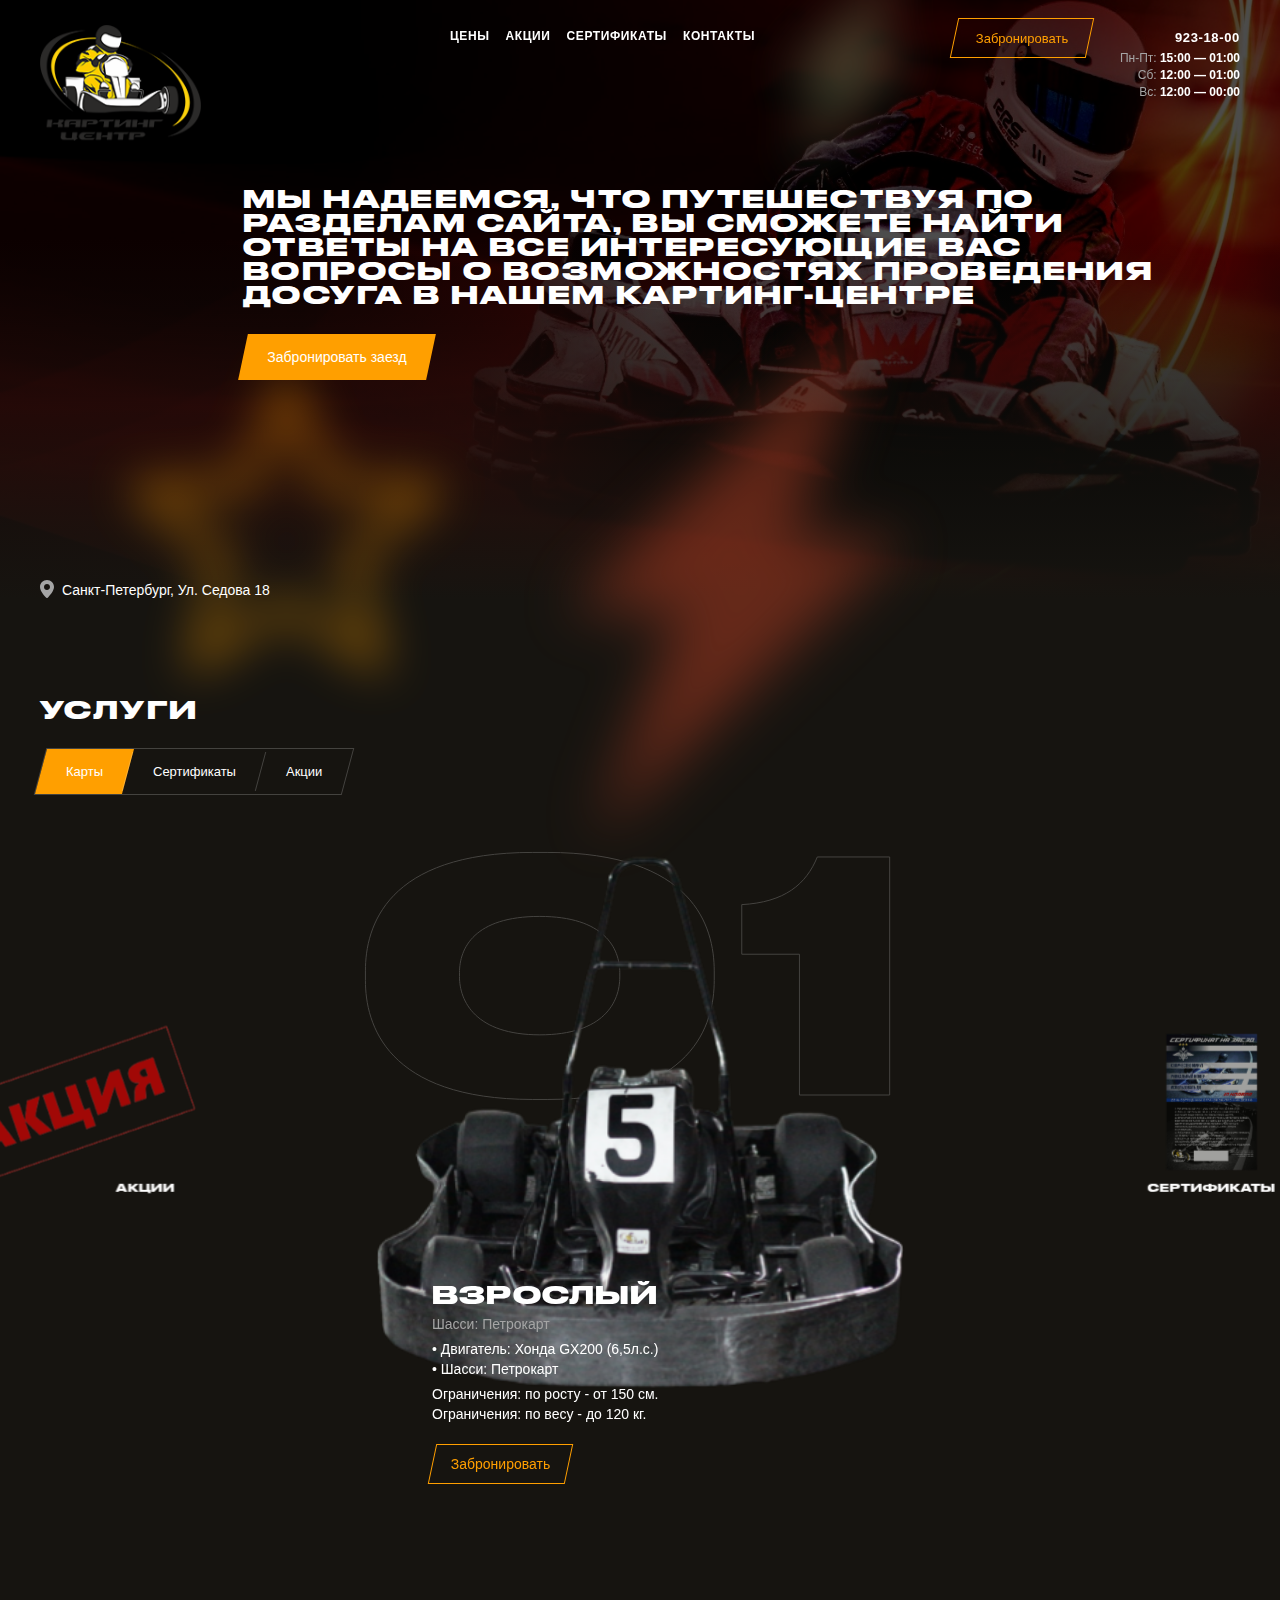
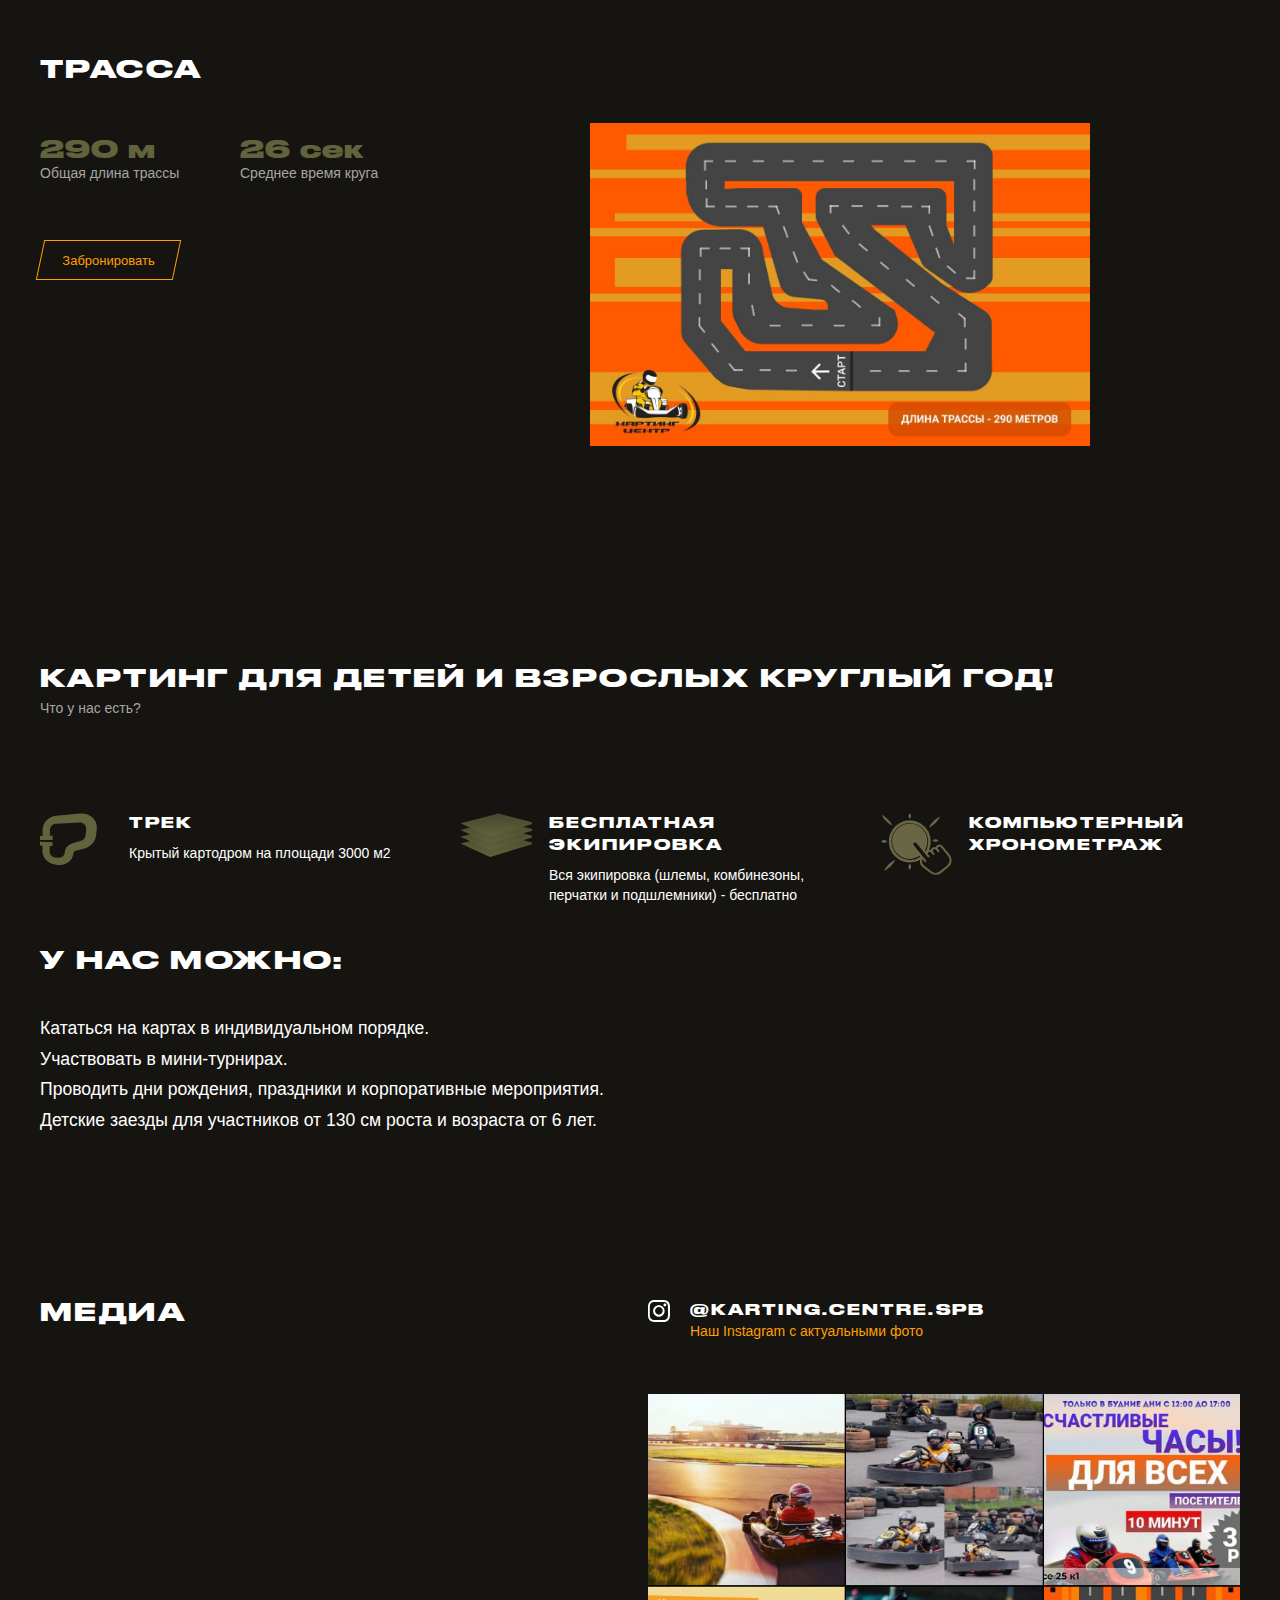
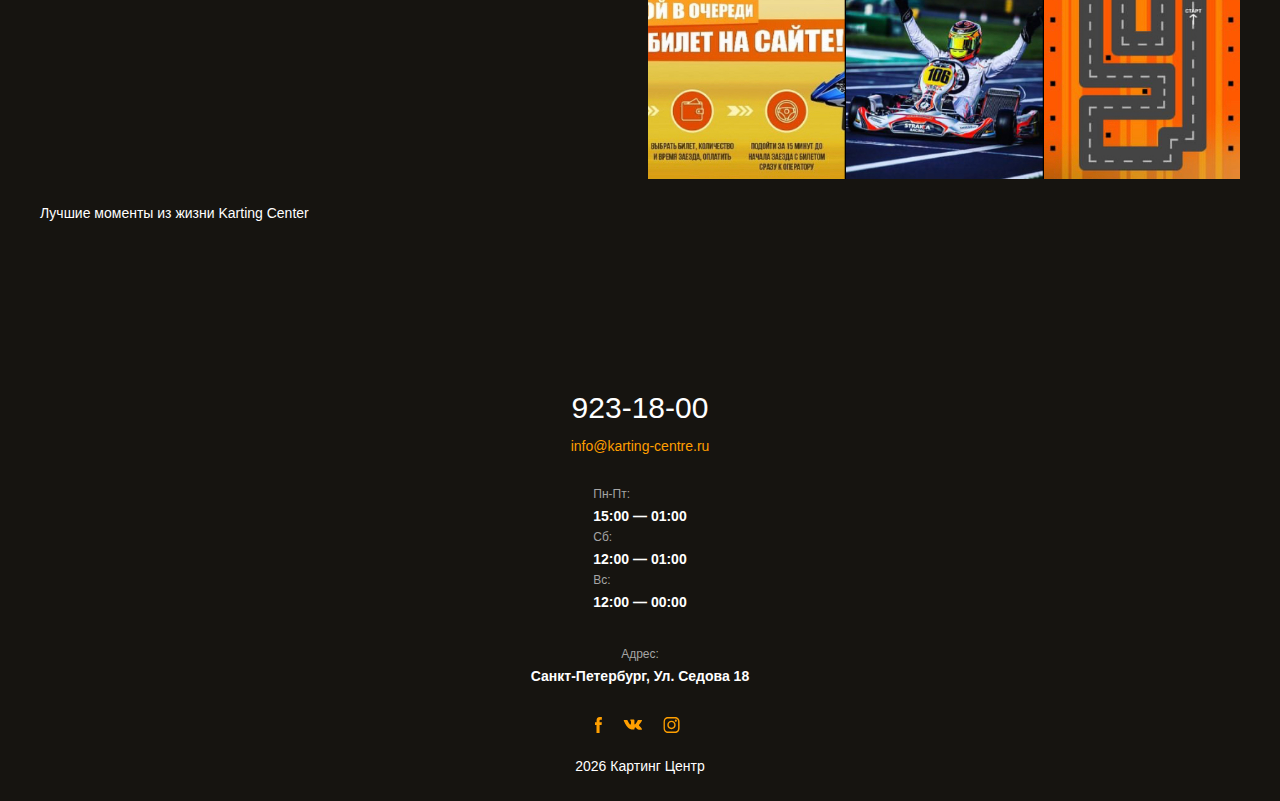
==== commit 19d6c4fc: "pravki" ====
--- a/index.html
+++ b/index.html
@@ -231,51 +231,71 @@
 			<img src="assets/app/spb-main/img/dec/dec-7.svg" alt="" class="dec d-2" data-stellar-ratio="1.2">
 			<div class="container">
 				<div class="title">
-					<h2>Особенности <br> <span class="inline">Karting</span> Center</h2>
-					<p>Однажды прокатившись в нашем картинге, ты оценишь все преимущества и захочешь возвращаться к нам снова и снова!</p>
+					<h2>Картинг для детей и взрослых круглый год!</h2>
+					<p>Что у нас есть?</p>
 				</div>
 				<div class="row">
-										<div class="col col-12 col-md-6 col-lg-6">
+					<div class="col col-12 col-md-12 col-lg-4">
 						<div class="item">
 							<div class="img-container">
 								<img src="assets/app/spb-main/img/icons/features-1.svg" alt="Трек">
 							</div>
 							<div class="text-container">
 								<h5>Трек</h5>
-								<p>290 метров</p>
-							</div>
-						</div>
-					</div>					<div class="col col-12 col-md-6 col-lg-6">
+								<p>Крытый картодром на площади 3000 м2</p>
+							</div>
+						</div>
+					</div>
+					<div class="col col-12 col-md-12 col-lg-4">
 						<div class="item">
 							<div class="img-container">
 								<img src="assets/app/spb-main/img/icons/features-2.svg" alt="4-х уровневая трасса">
 							</div>
 							<div class="text-container">
-								<h5>Динамичная трасса</h5>
-								<p>Множество резких поворотов делают нашу трассу очень динамичной</p>
-							</div>
-						</div>
-					</div>					<div class="col col-12 col-md-6 col-lg-6">
+								<h5>Бесплатная экипировка</h5>
+								<p>Вся экипировка (шлемы, комбинезоны, перчатки и подшлемники) - бесплатно</p>
+							</div>
+						</div>
+					</div>
+					<div class="col col-12 col-md-12 col-lg-4">
 						<div class="item">
 							<div class="img-container">
 								<img src="assets/app/spb-main/img/icon4.svg" alt="Динамичность">
 							</div>
 							<div class="text-container">
-								<h5>Бронирование</h5>
-								<p>Удобное бронирование времени отдыха, для этого всего-лишь нужно кликнуть на кнопку "Забронировать"</p>
-							</div>
-						</div>
-					</div>
-					<div class="col col-12 col-md-6 col-lg-6">
-						<div class="item">
-							<div class="img-container">
-								<img src="assets/app/spb-main/img/icons/features-6.svg" alt="Задний ход">
-							</div>
-							<div class="text-container">
-								<h5>Турниры</h5>
-								<p>Можно устроить свой турнир от 2 до 6 человек! Посмотрим кто придет первый к финишу</p>
-							</div>
-						</div>
+								<h5>Компьютерный хронометраж</h5>
+								<p></p>
+							</div>
+						</div>
+					</div>
+<!--					<div class="col col-12 col-md-4 col-lg-4">-->
+<!--						<div class="item">-->
+<!--							<div class="img-container">-->
+<!--								<img src="assets/app/spb-main/img/icons/features-6.svg" alt="Задний ход">-->
+<!--							</div>-->
+<!--							<div class="text-container">-->
+<!--								<h5></h5>-->
+<!--								<p></p>-->
+<!--								<p></p>-->
+<!--								<p></p>-->
+<!--								<p></p>-->
+<!--							</div>-->
+<!--						</div>-->
+<!--					</div>-->
+				</div>
+				<div>
+					<h2 style="width: 100%; margin-bottom: 40px">У нас можно:</h2>
+					<div style="margin-bottom: 13px">
+						<p style="font-size: 1.1rem">Кататься на картах в индивидуальном порядке.</p>
+					</div>
+					<div style="margin-bottom: 13px">
+						<p style="font-size: 1.1rem">Участвовать в мини-турнирах.</p>
+					</div>
+					<div style="margin-bottom: 13px">
+						<p style="font-size: 1.1rem">Проводить дни рождения, праздники и корпоративные мероприятия.</p>
+					</div>
+					<div style="margin-bottom: 13px">
+						<p style="font-size: 1.1rem">Детские заезды для участников от 130 см роста и возраста от 6 лет.</p>
 					</div>
 				</div>
 			</div>
